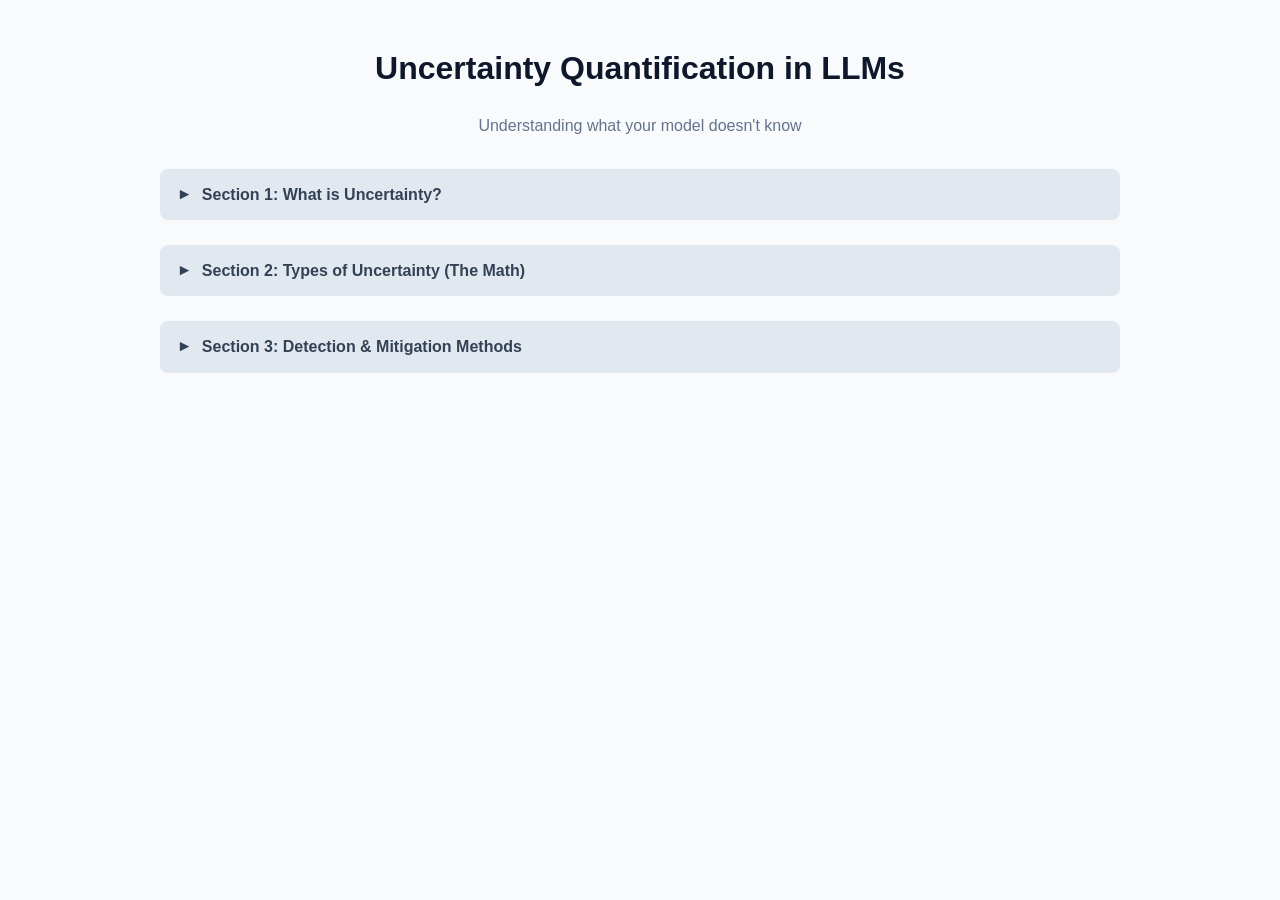
==== uncertainty_equations.html @ 15b9baee "initial version" ====
<!DOCTYPE html>
<html lang="en">
<head>
    <meta charset="UTF-8">
    <meta name="viewport" content="width=device-width, initial-scale=1.0">
    <title>Uncertainty Quantification in LLMs</title>
    <style>
        * {
            box-sizing: border-box;
        }
        
        body {
            font-family: 'Segoe UI', Tahoma, Geneva, Verdana, sans-serif;
            max-width: 1000px;
            margin: 0 auto;
            padding: 20px;
            background: #f8fafc;
            line-height: 1.7;
            color: #1e293b;
        }
        
        h1 {
            color: #0f172a;
            text-align: center;
            margin-bottom: 10px;
        }
        
        .subtitle {
            text-align: center;
            color: #64748b;
            margin-bottom: 30px;
        }
        
        h2 {
            color: #334155;
            margin-top: 35px;
            margin-bottom: 15px;
            font-size: 1.3em;
        }
        
        /* ============================================
           UNIQUE COLOR SYSTEM - ONE COLOR PER CONCEPT
           ============================================ */
        
        /* Core Variables */
        .c-var { color: #b45309; } /* Variance - Amber-700 */
        .c-y { color: #be185d; }   /* Output y - Pink-700 */
        .c-x { color: #0e7490; }   /* Input x - Cyan-700 */
        .c-theta { color: #047857; } /* Parameters θ - Emerald-700 */
        .c-D { color: #4d7c0f; }   /* Data D - Lime-700 */
        .c-p { color: #4338ca; }   /* Probability p - Indigo-700 */
        .c-E { color: #0f766e; }   /* Expectation E - Teal-700 */
        .c-H { color: #be123c; }   /* Entropy H - Rose-700 */
        .c-I { color: #6d28d9; }   /* Mutual Info I - Violet-700 */
        
        /* FOUR distinct Epistemic/Aleatoric colors */
        .c-epistemic-var { color: #1d4ed8; }      /* Epistemic (Variance) - Blue-700 */
        .c-aleatoric-var { color: #c2410c; }      /* Aleatoric (Variance) - Orange-700 */
        .c-epistemic-info { color: #7c3aed; }     /* Epistemic (Info Theory) - Violet-600 */
        .c-aleatoric-info { color: #dc2626; }     /* Aleatoric (Info Theory) - Red-600 */
        
        /* Total Uncertainty */
        .c-total { color: #6b21a8; }              /* Total - Purple-700 */
        
        /* Clickable term styling */
        .term {
            cursor: pointer;
            font-weight: 600;
            padding: 1px 4px;
            border-radius: 3px;
            transition: background-color 0.2s, box-shadow 0.2s;
        }
        
        .term:hover {
            background-color: rgba(0, 0, 0, 0.06);
            box-shadow: 0 0 0 2px rgba(0, 0, 0, 0.08);
        }
        
        /* Equation display in popups */
        .popup-equation {
            background: #f8fafc;
            border: 1px solid #e2e8f0;
            border-radius: 8px;
            padding: 16px 20px;
            font-size: 20px;
            text-align: center;
            margin-bottom: 4px;
        }
        
        /* Equation container */
        .equation-box {
            background: white;
            border-radius: 12px;
            padding: 25px;
            margin: 20px 0;
            box-shadow: 0 1px 3px rgba(0,0,0,0.1);
            text-align: center;
        }
        
        .equation {
            font-size: 22px;
            display: inline-flex;
            flex-wrap: wrap;
            align-items: center;
            justify-content: center;
            gap: 8px;
            line-height: 2;
        }
        
        .eq-part {
            display: inline-flex;
            align-items: center;
            white-space: nowrap;
        }
        
        .eq-symbol {
            font-size: 24px;
            margin: 0 8px;
            color: #64748b;
        }
        
        /* Epistemic/Aleatoric clickable labels */
        .eq-label {
            display: flex;
            flex-direction: column;
            align-items: center;
            cursor: pointer;
            padding: 5px 10px;
            border-radius: 6px;
            transition: background-color 0.2s;
        }
        
        .eq-label:hover {
            background-color: rgba(0, 0, 0, 0.04);
        }
        
        .eq-label-arrow {
            font-size: 12px;
            margin-top: 4px;
        }
        
        .eq-label-text {
            font-size: 13px;
            font-weight: 600;
        }
        
        /* Underline for equation parts */
        .eq-underline-blue {
            border-bottom: 3px solid #1d4ed8;
            padding-bottom: 3px;
        }
        
        .eq-underline-orange {
            border-bottom: 3px solid #c2410c;
            padding-bottom: 3px;
        }
        
        .eq-underline-violet {
            border-bottom: 3px solid #7c3aed;
            padding-bottom: 3px;
        }
        
        .eq-underline-red {
            border-bottom: 3px solid #dc2626;
            padding-bottom: 3px;
        }
        
        /* Equation explanation sentence */
        .eq-explain {
            margin-top: 20px;
            font-size: 15px;
            color: #475569;
            padding: 12px 16px;
            background: #f8fafc;
            border-radius: 8px;
            text-align: left;
        }
        
        /* Quick reference grid */
        .term-grid {
            display: flex;
            flex-wrap: wrap;
            gap: 10px;
            justify-content: center;
            margin: 20px 0;
        }
        
        .term-chip {
            padding: 8px 16px;
            background: white;
            border-radius: 20px;
            box-shadow: 0 1px 2px rgba(0,0,0,0.08);
            cursor: pointer;
            font-weight: 600;
            font-size: 14px;
            transition: transform 0.2s, box-shadow 0.2s;
        }
        
        .term-chip:hover {
            transform: translateY(-2px);
            box-shadow: 0 4px 8px rgba(0,0,0,0.12);
        }
        
        /* Insights section */
        .insight-box {
            background: white;
            border-radius: 10px;
            padding: 16px 20px;
            margin: 12px 0;
            box-shadow: 0 1px 3px rgba(0,0,0,0.08);
        }
        
        .insight-title {
            font-weight: 600;
            margin-bottom: 8px;
            color: #334155;
        }
        
        /* ============================================
           MODAL POPUP SYSTEM
           ============================================ */
        .modal-overlay {
            display: none;
            position: fixed;
            top: 0;
            left: 0;
            width: 100%;
            height: 100%;
            background: rgba(0, 0, 0, 0.5);
            z-index: 1000;
            justify-content: center;
            align-items: center;
            padding: 20px;
        }
        
        .modal-overlay.active {
            display: flex;
        }
        
        .modal {
            background: white;
            border-radius: 12px;
            max-width: 600px;
            width: 100%;
            max-height: 80vh;
            overflow-y: auto;
            box-shadow: 0 25px 50px rgba(0, 0, 0, 0.25);
            animation: modalSlide 0.2s ease-out;
        }
        
        @keyframes modalSlide {
            from {
                opacity: 0;
                transform: translateY(-20px);
            }
            to {
                opacity: 1;
                transform: translateY(0);
            }
        }
        
        .modal-header {
            padding: 20px 24px;
            border-bottom: 1px solid #e2e8f0;
            display: flex;
            justify-content: space-between;
            align-items: center;
            position: sticky;
            top: 0;
            background: white;
            border-radius: 12px 12px 0 0;
        }
        
        .modal-title {
            font-size: 20px;
            font-weight: 700;
            margin: 0;
        }
        
        .modal-close {
            background: none;
            border: none;
            font-size: 24px;
            cursor: pointer;
            color: #64748b;
            padding: 4px 8px;
            border-radius: 4px;
        }
        
        .modal-close:hover {
            background: #f1f5f9;
        }
        
        .modal-body {
            padding: 24px;
        }
        
        .modal-section {
            margin-bottom: 20px;
        }
        
        .modal-section:last-child {
            margin-bottom: 0;
        }
        
        .modal-section-title {
            font-size: 13px;
            font-weight: 600;
            color: #64748b;
            text-transform: uppercase;
            letter-spacing: 0.5px;
            margin-bottom: 8px;
            display: flex;
            align-items: center;
            gap: 6px;
        }
        
        .modal-section-content {
            color: #334155;
            line-height: 1.7;
        }
        
        .modal-example {
            background: #fffbeb;
            border-left: 3px solid #f59e0b;
            padding: 12px 16px;
            border-radius: 0 6px 6px 0;
            margin-top: 8px;
        }
        
        .modal-formula {
            background: #f1f5f9;
            padding: 12px 16px;
            border-radius: 6px;
            font-family: 'Courier New', monospace;
            margin-top: 8px;
        }
        
        /* Comparison table in popups */
        .modal-table {
            width: 100%;
            border-collapse: collapse;
            margin-top: 10px;
            font-size: 14px;
        }
        
        .modal-table th, .modal-table td {
            padding: 10px 12px;
            text-align: left;
            border-bottom: 1px solid #e2e8f0;
        }
        
        .modal-table th {
            background: #f8fafc;
            font-weight: 600;
            color: #475569;
        }
        
        /* ============================================
           COLLAPSIBLE SECTIONS (for PPT reveal)
           ============================================ */
        .section-container {
            margin: 25px 0;
        }
        
        .section-header {
            cursor: pointer;
            display: flex;
            align-items: center;
            gap: 10px;
            padding: 12px 16px;
            background: #e2e8f0;
            border-radius: 8px;
            font-weight: 600;
            color: #334155;
            transition: background-color 0.2s;
        }
        
        .section-header:hover {
            background: #cbd5e1;
        }
        
        .section-header .toggle-icon {
            transition: transform 0.2s;
        }
        
        .section-container.collapsed .section-header .toggle-icon {
            transform: rotate(-90deg);
        }
        
        .section-content {
            padding: 16px 0;
        }
        
        .section-container.collapsed .section-content {
            display: none;
        }
        
        /* QA Style boxes - collapsible */
        .qa-item {
            background: white;
            border-radius: 10px;
            margin: 12px 0;
            box-shadow: 0 1px 3px rgba(0,0,0,0.08);
            overflow: hidden;
        }
        
        .qa-header {
            padding: 16px 20px;
            cursor: pointer;
            display: flex;
            align-items: center;
            gap: 10px;
            font-weight: 600;
            color: #4338ca;
            transition: background-color 0.2s;
        }
        
        .qa-header:hover {
            background: #f1f5f9;
        }
        
        .qa-header .qa-toggle {
            transition: transform 0.2s;
        }
        
        .qa-item.collapsed .qa-header .qa-toggle {
            transform: rotate(-90deg);
        }
        
        .qa-content {
            padding: 0 20px 16px 20px;
            color: #334155;
            line-height: 1.7;
        }
        
        .qa-item.collapsed .qa-content {
            display: none;
        }
        
        /* Legacy qa-box (non-collapsible fallback) */
        .qa-box {
            background: white;
            border-radius: 10px;
            padding: 16px 20px;
            margin: 12px 0;
            box-shadow: 0 1px 3px rgba(0,0,0,0.08);
        }
        
        .qa-question {
            font-weight: 600;
            color: #4338ca;
            margin-bottom: 8px;
        }
        
        .qa-answer {
            color: #334155;
            line-height: 1.7;
        }
        
        /* Uncertainty table */
        .uncertainty-table {
            width: 100%;
            border-collapse: collapse;
            margin: 16px 0;
            background: white;
            border-radius: 8px;
            overflow: hidden;
            box-shadow: 0 1px 3px rgba(0,0,0,0.08);
        }
        
        .uncertainty-table th, .uncertainty-table td {
            padding: 12px 16px;
            text-align: left;
            border-bottom: 1px solid #e2e8f0;
        }
        
        .uncertainty-table th {
            background: #f1f5f9;
            font-weight: 600;
            color: #475569;
        }
        
        .uncertainty-table tr:last-child td {
            border-bottom: none;
        }
        
        /* Entropy image styling */
        .entropy-image {
            max-width: 100%;
            border-radius: 8px;
            box-shadow: 0 2px 8px rgba(0,0,0,0.1);
            margin: 16px 0;
        }
    </style>
</head>
<body>
    <h1>Uncertainty Quantification in LLMs</h1>
    <p class="subtitle">Understanding what your model doesn't know</p>
    
    <!-- ============================================
         SECTION 1: WHAT IS UNCERTAINTY
         ============================================ -->
    <div class="section-container collapsed" id="section-intro">
        <div class="section-header" onclick="toggleSection('section-intro')">
            <span class="toggle-icon">▼</span>
            <span>Section 1: What is Uncertainty?</span>
        </div>
        <div class="section-content">
            <div class="qa-item collapsed" id="qa1">
                <div class="qa-header" onclick="toggleQA('qa1')">
                    <span class="qa-toggle">▼</span>
                    <span>Q: What exactly is Uncertainty?</span>
                </div>
                <div class="qa-content">
                    The amount of "I don't know which outcome will happen" that remains <em>even after</em> you've used all the information you have.<br><br>
                    <strong>It's NOT:</strong> confusion, error, or randomness<br>
                    <strong>It IS:</strong> <em>residual doubt</em> after reasoning
                </div>
            </div>
            
            <div class="qa-item collapsed" id="qa2">
                <div class="qa-header" onclick="toggleQA('qa2')">
                    <span class="qa-toggle">▼</span>
                    <span>Q: Can you give me something intuitive?</span>
                </div>
                <div class="qa-content">
                    <table class="uncertainty-table">
                        <tr><th>Situation</th><th>Our Internal Uncertainty</th></tr>
                        <tr><td>"The sun will rise tomorrow"</td><td>Almost zero</td></tr>
                        <tr><td>"Will it rain tomorrow?"</td><td>Moderate</td></tr>
                        <tr><td>"Who will win a coin toss?"</td><td>High</td></tr>
                        <tr><td>"What did Bheem eat for lunch on March 12, 45 BC?"</td><td>Extremely high</td></tr>
                    </table>
                </div>
            </div>
            
            <div class="qa-item collapsed" id="qa3">
                <div class="qa-header" onclick="toggleQA('qa3')">
                    <span class="qa-toggle">▼</span>
                    <span>Q: How do we measure uncertainty?</span>
                </div>
                <div class="qa-content">
                    <strong>1. Probability:</strong> "I think there's a 70% chance..." → A spread/distribution over outcomes<br><br>
                    <strong>2. Confidence/doubt:</strong> "I'm not very confident..." → Instability in your belief<br><br>
                    <strong>3. Variability across answers:</strong> Model says "Pink" → "No, coral" → "Actually red" → Inconsistency across responses
                </div>
            </div>
            
            <div class="qa-item collapsed" id="qa4">
                <div class="qa-header" onclick="toggleQA('qa4')">
                    <span class="qa-toggle">▼</span>
                    <span>Q: And the scientific measurement?</span>
                </div>
                <div class="qa-content">
                    <strong>ENTROPY:</strong> The expected (average) surprise per token in LLMs. Measures how spread-out or unpredictable a probability distribution is.<br><br>
                    <img src="images/entropy_graph_type.png" alt="Entropy visualization" class="entropy-image">
                    <br>
                    • <strong>Sharp distribution</strong> (peaked, concentrated) → Low entropy → Very certain<br>
                    • <strong>Spread out distribution</strong> (flat) → High entropy → High uncertainty
                </div>
            </div>
            
            <div class="qa-item collapsed" id="qa5">
                <div class="qa-header" onclick="toggleQA('qa5')">
                    <span class="qa-toggle">▼</span>
                    <span>Q: So where does this uncertainty come from?</span>
                </div>
                <div class="qa-content">
                    Total uncertainty splits into two sources:<br><br>
                    <strong>1. Aleatoric (from the world):</strong> Input ambiguity, inherent noise in the task<br>
                    → <em>Irreducible</em> — can't fix even with infinite data<br><br>
                    <strong>2. Epistemic (from the model):</strong> Knowledge gaps, model blind spots<br>
                    → <em>Reducible</em> — can fix with more training data, RAG, fine-tuning
                </div>
            </div>
            
            <table class="uncertainty-table">
                <tr>
                    <th>Type</th>
                    <th>Source</th>
                    <th>Nature</th>
                    <th>Fix?</th>
                </tr>
                <tr>
                    <td><strong>Aleatoric</strong></td>
                    <td>Data ambiguity, linguistic variety</td>
                    <td>Irreducible</td>
                    <td>Clarify input, add constraints</td>
                </tr>
                <tr>
                    <td><strong>Epistemic</strong></td>
                    <td>Knowledge gaps, model blind spots</td>
                    <td>Reducible</td>
                    <td>RAG, fine-tuning, ensembling</td>
                </tr>
            </table>
        </div>
    </div>

    <!-- ============================================
         SECTION 2: TYPES (The Equations)
         ============================================ -->
    <div class="section-container collapsed" id="section-types">
        <div class="section-header" onclick="toggleSection('section-types')">
            <span class="toggle-icon">▼</span>
            <span>Section 2: Types of Uncertainty (The Math)</span>
        </div>
        <div class="section-content">
    
    <!-- ============================================
         EQUATION 1: VARIANCE DECOMPOSITION
         ============================================ -->
    <section>
        <h2>Equation 1: Variance Decomposition (Law of Total Variance)</h2>
        
        <div class="equation-box">
            <div class="equation">
                <span class="eq-part">
                    <span class="term c-total" data-popup="total-uncertainty">Total Uncertainty</span>
                </span>
                
                <span class="eq-symbol">=</span>
                
                <div class="eq-label" data-popup="epistemic-var">
                    <span class="eq-part eq-underline-blue">
                        <span class="term c-var" data-popup="variance">Var</span><sub><span class="term c-p" data-popup="posterior">p</span>(<span class="term c-theta" data-popup="theta">θ</span>|<span class="term c-D" data-popup="data">D</span>)</sub>[<span class="term c-E" data-popup="expectation">E</span>(<span class="term c-y" data-popup="output">y</span>|<span class="term c-x" data-popup="input">x</span>, <span class="term c-theta" data-popup="theta">θ</span>)]
                    </span>
                    <span class="eq-label-arrow c-epistemic-var">↑</span>
                    <span class="eq-label-text c-epistemic-var">Epistemic</span>
                </div>
                
                <span class="eq-symbol">+</span>
                
                <div class="eq-label" data-popup="aleatoric-var">
                    <span class="eq-part eq-underline-orange">
                        <span class="term c-E" data-popup="expectation">E</span><sub><span class="term c-p" data-popup="posterior">p</span>(<span class="term c-theta" data-popup="theta">θ</span>|<span class="term c-D" data-popup="data">D</span>)</sub>[<span class="term c-var" data-popup="variance">Var</span>(<span class="term c-y" data-popup="output">y</span>|<span class="term c-x" data-popup="input">x</span>, <span class="term c-theta" data-popup="theta">θ</span>)]
                    </span>
                    <span class="eq-label-arrow c-aleatoric-var">↑</span>
                    <span class="eq-label-text c-aleatoric-var">Aleatoric</span>
                </div>
            </div>
            
            <div class="eq-explain">
                <strong>In plain English:</strong> 
                <span class="term c-total" data-popup="total-uncertainty">Total Uncertainty</span> = 
                how much different model versions <em>disagree</em> on the average prediction 
                (<span class="term c-epistemic-var" data-popup="epistemic-var">Epistemic</span>) + 
                the average <em>spread</em> each model has within its own predictions 
                (<span class="term c-aleatoric-var" data-popup="aleatoric-var">Aleatoric</span>).
            </div>
        </div>
    </section>
    
    <!-- ============================================
         EQUATION 2: INFORMATION-THEORETIC
         ============================================ -->
    <section>
        <h2>Equation 2: Information-Theoretic Decomposition</h2>
        
        <div class="equation-box">
            <div class="equation">
                <span class="eq-part">
                    <span class="term c-H" data-popup="entropy">H</span>
                    <span style="color: #64748b; margin-left: 4px;">(Total)</span>
                </span>
                
                <span class="eq-symbol">=</span>
                
                <div class="eq-label" data-popup="epistemic-info">
                    <span class="eq-part eq-underline-violet">
                        <span class="term c-I" data-popup="mutual-info">I</span>(<span class="term c-y" data-popup="output">y</span>, <span class="term c-theta" data-popup="theta">θ</span> | <span class="term c-x" data-popup="input">x</span>, <span class="term c-D" data-popup="data">D</span>)
                    </span>
                    <span class="eq-label-arrow c-epistemic-info">↑</span>
                    <span class="eq-label-text c-epistemic-info">Epistemic</span>
                </div>
                
                <span class="eq-symbol">+</span>
                
                <div class="eq-label" data-popup="aleatoric-info">
                    <span class="eq-part eq-underline-red">
                        <span class="term c-E" data-popup="expectation">E</span><sub><span class="term c-p" data-popup="posterior">p</span>(<span class="term c-theta" data-popup="theta">θ</span>|<span class="term c-D" data-popup="data">D</span>)</sub>[<span class="term c-H" data-popup="entropy">H</span>(<span class="term c-p" data-popup="posterior">p</span>(<span class="term c-y" data-popup="output">y</span>|<span class="term c-x" data-popup="input">x</span>, <span class="term c-theta" data-popup="theta">θ</span>))]
                    </span>
                    <span class="eq-label-arrow c-aleatoric-info">↑</span>
                    <span class="eq-label-text c-aleatoric-info">Aleatoric</span>
                </div>
            </div>
            
            <div class="eq-explain">
                <strong>In plain English:</strong> 
                <span class="term c-H" data-popup="entropy">Total Entropy</span> = 
                how much knowing the true model parameters would reduce uncertainty about the output 
                (<span class="term c-epistemic-info" data-popup="epistemic-info">Epistemic</span>) + 
                the average entropy of each model's token distribution 
                (<span class="term c-aleatoric-info" data-popup="aleatoric-info">Aleatoric</span>).
            </div>
        </div>
    </section>
    
    <!-- ============================================
         KEY INSIGHTS
         ============================================ -->
    <section>
        <h2>When to Use Which Equation?</h2>
        <div class="insight-box">
            <div class="insight-title">Variance Decomposition</div>
            <p>Best for regression tasks or when you care about continuous outputs (e.g., perplexity scores, confidence scores).</p>
        </div>
        <div class="insight-box">
            <div class="insight-title">Entropy Decomposition</div>
            <p>Best for classification/generation tasks with discrete tokens. More common in LLM analysis since we predict discrete tokens.</p>
        </div>
    </section>
        </div> <!-- Close Section 2 content -->
    </div> <!-- Close Section 2 container -->

    <!-- ============================================
         SECTION 3: DETECTION & MITIGATION
         ============================================ -->
    <div class="section-container collapsed" id="section-methods">
        <div class="section-header" onclick="toggleSection('section-methods')">
            <span class="toggle-icon">▼</span>
            <span>Section 3: Detection & Mitigation Methods</span>
        </div>
        <div class="section-content">
            <div class="qa-item collapsed" id="qa6">
                <div class="qa-header" onclick="toggleQA('qa6')">
                    <span class="qa-toggle">▼</span>
                    <span>Q: Core Idea: How do we detect uncertainty?</span>
                </div>
                <div class="qa-content">
                    We usually try to detect or minimize <span class="term c-epistemic-var" data-popup="epistemic-var">Epistemic uncertainty</span> at inference time because <span class="term c-aleatoric-var" data-popup="aleatoric-var">aleatoric</span> is related to system/input ambiguity.<br><br>
                    The core approaches:<br>
                    <strong>1. Token-level:</strong> Looking at logit spread and verbalized confidence (P(True))<br>
                    <strong>2. Model-level:</strong> Fine-tuning, RAG, ensembling<br>
                    <strong>3. Multi-generation:</strong> If model has knowledge, it gives consistent answers regardless of how you ask
                </div>
            </div>
            
            <table class="uncertainty-table">
                <tr>
                    <th>Scenario</th>
                    <th>Primary Target</th>
                    <th>Mechanism</th>
                    <th>Key Insight</th>
                </tr>
                <tr>
                    <td><strong>Varying Decoding</strong><br>(temp, top-k, top-p)</td>
                    <td>Both</td>
                    <td>Stochastic sampling of semantic clusters</td>
                    <td>Semantic Entropy: High entropy over meanings reveals gaps</td>
                </tr>
                <tr>
                    <td><strong>Rephrased Prompts</strong></td>
                    <td>Aleatoric (minimize)</td>
                    <td>Clarification & perturbation</td>
                    <td>BayesPE: Sensitivity to phrasing reveals instability</td>
                </tr>
                <tr>
                    <td><strong>N Models (Ensemble)</strong></td>
                    <td>Epistemic (detect)</td>
                    <td>Inter-model disagreement</td>
                    <td>"Gold Standard" — disagreement isolates knowledge gaps</td>
                </tr>
                <tr>
                    <td><strong>Adding Context (RAG)</strong></td>
                    <td>Epistemic (minimize)</td>
                    <td>Parametric vs non-parametric grounding</td>
                    <td>Context fills knowledge gaps; residual = Aleatoric</td>
                </tr>
                <tr>
                    <td><strong>Token Probabilities</strong></td>
                    <td>Aleatoric (detect)</td>
                    <td>White-box log-likelihoods</td>
                    <td>P(True) / Min-Prob for OOD detection</td>
                </tr>
                <tr>
                    <td><strong>Verbalized Confidence</strong></td>
                    <td>Epistemic (attempt)</td>
                    <td>Metacognitive prompting</td>
                    <td>Prone to human-mimicry; needs CoT for calibration</td>
                </tr>
                <tr>
                    <td><strong>Sycophancy Test</strong></td>
                    <td>Epistemic (detect)</td>
                    <td>Adversarial steering/hints</td>
                    <td>High susceptibility = lack of epistemic conviction</td>
                </tr>
            </table>
            
            <div class="insight-box">
                <div class="insight-title">⚠️ Important Note</div>
                <p>There's debate on what reduces Aleatoric vs Epistemic. For example:<br><br>
                • <strong>Adding context:</strong> Changes input (Aleatoric?) OR fills knowledge gaps (Epistemic?)<br>
                • <strong>Sampling techniques:</strong> Don't change weights but reshape uncertainty exposure</p>
            </div>
        </div>
    </div>
    
    <!-- ============================================
         MODAL POPUP (single, dynamically populated)
         ============================================ -->
    <div class="modal-overlay" id="modal-overlay">
        <div class="modal" id="modal">
            <div class="modal-header">
                <h3 class="modal-title" id="modal-title">Term</h3>
                <button class="modal-close" id="modal-close">&times;</button>
            </div>
            <div class="modal-body" id="modal-body">
                <!-- Content injected by JavaScript -->
            </div>
        </div>
    </div>
    
    <script>
        // ============================================
        // POPUP CONTENT DATABASE
        // ============================================
        const popupData = {
            // ----- Core Variables -----
            "variance": {
                title: "Var — Variance",
                color: "#b45309",
                sections: [
                    {
                        icon: "💡",
                        title: "Intuitive Definition",
                        content: `How spread out the <span class="term c-y" data-popup="output">predictions</span> are. If all <span class="term c-theta" data-popup="theta">model versions</span> give similar answers, <span class="term c-var" data-popup="variance">variance</span> is low. If they're all over the place, <span class="term c-var" data-popup="variance">variance</span> is high.`
                    },
                    {
                        icon: "➖",
                        title: "OR",
                        content: `<div style="text-align: center; color: #94a3b8; font-size: 14px;">━━━━━━ Scientific Definition ━━━━━━</div>`
                    },
                    {
                        icon: "📐",
                        title: "Scientific Definition",
                        content: `<span class="term c-var" data-popup="variance">Var</span>(<span class="term c-x" data-popup="input">X</span>) = <span class="term c-E" data-popup="expectation">E</span>[(<span class="term c-x" data-popup="input">X</span> - μ)²] — the <span class="term c-E" data-popup="expectation">expected</span> squared deviation from the mean.`,
                        formula: `<span class="term c-var" data-popup="variance">Var</span>(<span class="term c-x" data-popup="input">X</span>) = <span class="term c-E" data-popup="expectation">E</span>[<span class="term c-x" data-popup="input">X</span>²] − <span class="term c-E" data-popup="expectation">E</span>[<span class="term c-x" data-popup="input">X</span>]²`
                    },
                    {
                        icon: "🤖",
                        title: "In LLMs",
                        content: `<span class="term c-var" data-popup="variance">Variance</span> of what? <strong><span class="term c-y" data-popup="output">Token</span> <span class="term c-p" data-popup="posterior">probabilities</span></strong>. If you sample 10 different <span class="term c-theta" data-popup="theta">model checkpoints</span> and ask them to predict the next <span class="term c-y" data-popup="output">token</span> after 'The capital of France is', <span class="term c-var" data-popup="variance">variance</span> measures how much their <span class="term c-p" data-popup="posterior">probability</span> for 'Paris' differs (e.g., 0.82, 0.91, 0.76, 0.88...).`
                    },
                    {
                        icon: "📝",
                        title: "Example",
                        content: `<span class="term c-x" data-popup="input">Prompt</span>: 'The CEO of Apple is'<br><br><span class="term c-theta" data-popup="theta">Model</span> predicts: {Tim: 0.85, Cook: 0.82, Steve: 0.05, ...}<br><br>If 5 <span class="term c-theta" data-popup="theta">model checkpoints</span> give <span class="term c-p" data-popup="posterior">probabilities</span> for 'Tim': [0.82, 0.88, 0.79, 0.91, 0.85], the <span class="term c-var" data-popup="variance">variance</span> is ~0.0018. Low <span class="term c-var" data-popup="variance">variance</span> = consistent <span class="term c-y" data-popup="output">predictions</span>.`,
                        isExample: true
                    }
                ]
            },
            
            "output": {
                title: "y — Output",
                color: "#be185d",
                sections: [
                    {
                        icon: "💡",
                        title: "Intuitive Definition",
                        content: `The thing the <span class="term c-theta" data-popup="theta">model</span> produces — what we're trying to predict.`
                    },
                    {
                        icon: "➖",
                        title: "OR",
                        content: `<div style="text-align: center; color: #94a3b8; font-size: 14px;">━━━━━━ Scientific Definition ━━━━━━</div>`
                    },
                    {
                        icon: "📐",
                        title: "Scientific Definition",
                        content: `The target random variable. In supervised learning, it's the label. In generation, it's the <span class="term c-y" data-popup="output">output</span> sequence.`
                    },
                    {
                        icon: "🤖",
                        title: "In LLMs",
                        content: `<span class="term c-y" data-popup="output">y</span> is the <strong>next token</strong> (or full completion). It's not just a single word — it's a <span class="term c-p" data-popup="posterior">probability distribution</span> over the entire vocabulary. Shape: [vocab_size] ≈ [50,000+] <span class="term c-p" data-popup="posterior">probabilities</span> summing to 1.`
                    },
                    {
                        icon: "📝",
                        title: "Example",
                        content: `<span class="term c-x" data-popup="input">Prompt</span>: 'Hello, how are'<br><br><span class="term c-y" data-popup="output">y</span> = <span class="term c-p" data-popup="posterior">distribution</span> over all possible next tokens:<br>{you: 0.72, things: 0.08, we: 0.03, the: 0.02, ...}<br><br>The actual token chosen depends on sampling (greedy, top-k, etc.)`,
                        isExample: true
                    }
                ]
            },
            
            "input": {
                title: "x — Input",
                color: "#0e7490",
                sections: [
                    {
                        icon: "💡",
                        title: "Intuitive Definition",
                        content: `What the <span class="term c-theta" data-popup="theta">model</span> sees before making a <span class="term c-y" data-popup="output">prediction</span> — the context, the question, the prompt.`
                    },
                    {
                        icon: "➖",
                        title: "OR",
                        content: `<div style="text-align: center; color: #94a3b8; font-size: 14px;">━━━━━━ Scientific Definition ━━━━━━</div>`
                    },
                    {
                        icon: "📐",
                        title: "Scientific Definition",
                        content: `The conditioning variable. All <span class="term c-y" data-popup="output">predictions</span> are made conditional on <span class="term c-x" data-popup="input">x</span>: <span class="term c-p" data-popup="posterior">p</span>(<span class="term c-y" data-popup="output">y</span>|<span class="term c-x" data-popup="input">x</span>).`
                    },
                    {
                        icon: "🤖",
                        title: "In LLMs",
                        content: `<span class="term c-x" data-popup="input">x</span> is the <strong>prompt + conversation history</strong>. It's tokenized into a sequence of <span class="term c-y" data-popup="output">token</span> IDs that get embedded and processed through transformer layers. Everything before the <span class="term c-y" data-popup="output">token</span> you're predicting.`
                    },
                    {
                        icon: "📝",
                        title: "Example",
                        content: `For the <span class="term c-x" data-popup="input">prompt</span>: 'Translate to French: Good morning'<br><br><span class="term c-x" data-popup="input">x</span> = [Translate, to, French, :, Good, morning]<br><br>The <span class="term c-theta" data-popup="theta">model</span> predicts <span class="term c-y" data-popup="output">y</span> (next tokens) conditioned on this full sequence <span class="term c-x" data-popup="input">x</span>.`,
                        isExample: true
                    }
                ]
            },
            
            "theta": {
                title: "θ (theta) — Model Parameters",
                color: "#047857",
                sections: [
                    {
                        icon: "💡",
                        title: "Intuitive Definition",
                        content: `The 'brain' of the <span class="term c-theta" data-popup="theta">model</span> — all the learned weights that determine how it responds. Different <span class="term c-theta" data-popup="theta">θ</span> = different <span class="term c-theta" data-popup="theta">model</span>.`
                    },
                    {
                        icon: "➖",
                        title: "OR",
                        content: `<div style="text-align: center; color: #94a3b8; font-size: 14px;">━━━━━━ Scientific Definition ━━━━━━</div>`
                    },
                    {
                        icon: "📐",
                        title: "Scientific Definition",
                        content: `The set of all learnable <span class="term c-theta" data-popup="theta">parameters</span>. For neural networks: weights, biases, embeddings.`
                    },
                    {
                        icon: "🤖",
                        title: "In LLMs",
                        content: `<span class="term c-theta" data-popup="theta">θ</span> represents <strong>billions of <span class="term c-theta" data-popup="theta">parameters</span></strong>: embedding matrices, attention weights (Q, K, V projections), FFN weights, layer norms. For GPT-4: ~1.7T <span class="term c-theta" data-popup="theta">parameters</span>. For LLaMA-7B: 7 billion <span class="term c-theta" data-popup="theta">parameters</span>.`
                    },
                    {
                        icon: "📝",
                        title: "Example",
                        content: `LLaMA-7B has <span class="term c-theta" data-popup="theta">θ</span> with 7 billion floats stored in ~14GB (FP16).<br><br><span class="term c-theta" data-popup="theta">θ</span> includes:<br>• <span class="term c-y" data-popup="output">Token</span> embeddings: [vocab_size × hidden_dim]<br>• 32 transformer layers, each with attention + FFN weights<br>• Final classification head<br><br>Different checkpoints (epoch 1 vs epoch 10) have different <span class="term c-theta" data-popup="theta">θ</span> values.`,
                        isExample: true
                    }
                ]
            },
            
            "data": {
                title: "D — Training Data",
                color: "#4d7c0f",
                sections: [
                    {
                        icon: "💡",
                        title: "Intuitive Definition",
                        content: `Everything the <span class="term c-theta" data-popup="theta">model</span> has seen during training. The 'textbooks' it learned from.`
                    },
                    {
                        icon: "➖",
                        title: "OR",
                        content: `<div style="text-align: center; color: #94a3b8; font-size: 14px;">━━━━━━ Scientific Definition ━━━━━━</div>`
                    },
                    {
                        icon: "📐",
                        title: "Scientific Definition",
                        content: `The observed dataset: <span class="term c-D" data-popup="data">D</span> = {(<span class="term c-x" data-popup="input">x₁</span>, <span class="term c-y" data-popup="output">y₁</span>), (<span class="term c-x" data-popup="input">x₂</span>, <span class="term c-y" data-popup="output">y₂</span>), ... (<span class="term c-x" data-popup="input">xₙ</span>, <span class="term c-y" data-popup="output">yₙ</span>)}. Used to estimate <span class="term c-theta" data-popup="theta">θ</span>.`
                    },
                    {
                        icon: "🤖",
                        title: "In LLMs",
                        content: `<span class="term c-D" data-popup="data">D</span> is the <strong>pretraining corpus</strong>: web pages (Common Crawl), books, Wikipedia, GitHub code, etc. For GPT-3: ~500B <span class="term c-y" data-popup="output">tokens</span>. The coverage and quality of <span class="term c-D" data-popup="data">D</span> determines what the <span class="term c-theta" data-popup="theta">model</span> 'knows'.`
                    },
                    {
                        icon: "📝",
                        title: "Example",
                        content: `LLaMA <span class="term c-D" data-popup="data">training data</span>:<br>• Common Crawl: 67%<br>• C4: 15%<br>• GitHub: 4.5%<br>• Wikipedia: 4.5%<br>• Books: 4.5%<br>• ArXiv: 2.5%<br>• StackExchange: 2%<br><br><span class="term c-D" data-popup="data">D</span> totaled 1.4T <span class="term c-y" data-popup="output">tokens</span> for LLaMA-65B.`,
                        isExample: true
                    }
                ]
            },
            
            "posterior": {
                title: "p(θ|D) — Posterior Distribution",
                color: "#4338ca",
                sections: [
                    {
                        icon: "💡",
                        title: "Intuitive Definition",
                        content: `Given the <span class="term c-D" data-popup="data">training data</span>, what are all the 'plausible' sets of <span class="term c-theta" data-popup="theta">model weights</span>? It's not just one <span class="term c-theta" data-popup="theta">θ</span>, but a <span class="term c-p" data-popup="posterior">distribution</span> over many possible <span class="term c-theta" data-popup="theta">θ</span> values.`
                    },
                    {
                        icon: "➖",
                        title: "OR",
                        content: `<div style="text-align: center; color: #94a3b8; font-size: 14px;">━━━━━━ Scientific Definition ━━━━━━</div>`
                    },
                    {
                        icon: "📐",
                        title: "Scientific Definition",
                        content: `The Bayesian posterior: <span class="term c-p" data-popup="posterior">p</span>(<span class="term c-theta" data-popup="theta">θ</span>|<span class="term c-D" data-popup="data">D</span>) ∝ <span class="term c-p" data-popup="posterior">p</span>(<span class="term c-D" data-popup="data">D</span>|<span class="term c-theta" data-popup="theta">θ</span>)<span class="term c-p" data-popup="posterior">p</span>(<span class="term c-theta" data-popup="theta">θ</span>). Combines prior beliefs with <span class="term c-D" data-popup="data">data</span> likelihood.`,
                        formula: `<span class="term c-p" data-popup="posterior">p</span>(<span class="term c-theta" data-popup="theta">θ</span>|<span class="term c-D" data-popup="data">D</span>) = <span class="term c-p" data-popup="posterior">p</span>(<span class="term c-D" data-popup="data">D</span>|<span class="term c-theta" data-popup="theta">θ</span>)<span class="term c-p" data-popup="posterior">p</span>(<span class="term c-theta" data-popup="theta">θ</span>) / <span class="term c-p" data-popup="posterior">p</span>(<span class="term c-D" data-popup="data">D</span>)`
                    },
                    {
                        icon: "🤖",
                        title: "In LLMs",
                        content: `In practice, we can't compute exact <span class="term c-p" data-popup="posterior">posteriors</span> for LLMs (too many <span class="term c-theta" data-popup="theta">parameters</span>). We approximate via:<br>• <strong>Ensembles</strong>: Train N <span class="term c-theta" data-popup="theta">models</span>, each represents a 'sample' from <span class="term c-p" data-popup="posterior">p</span>(<span class="term c-theta" data-popup="theta">θ</span>|<span class="term c-D" data-popup="data">D</span>)<br>• <strong>MC Dropout</strong>: Different dropout masks = different effective <span class="term c-theta" data-popup="theta">θ</span><br>• <strong>Different checkpoints</strong>: Same training, different epochs`
                    },
                    {
                        icon: "📝",
                        title: "Example",
                        content: `You train 5 LLaMA-7B <span class="term c-theta" data-popup="theta">models</span> with different random seeds. Each gives a different <span class="term c-theta" data-popup="theta">θ</span>.<br><br>These 5 <span class="term c-theta" data-popup="theta">models</span> are 'samples' from <span class="term c-p" data-popup="posterior">p</span>(<span class="term c-theta" data-popup="theta">θ</span>|<span class="term c-D" data-popup="data">D</span>). When they disagree on a <span class="term c-y" data-popup="output">prediction</span>, that disagreement reveals <span class="term c-epistemic-var" data-popup="epistemic-var">epistemic uncertainty</span>.`,
                        isExample: true
                    }
                ]
            },
            
            "expectation": {
                title: "E — Expectation (Mean)",
                color: "#0f766e",
                sections: [
                    {
                        icon: "💡",
                        title: "Intuitive Definition",
                        content: `The <span class="term c-E" data-popup="expectation">average</span>. If you repeat something many times, <span class="term c-E" data-popup="expectation">E</span> gives you the typical/expected result.`
                    },
                    {
                        icon: "➖",
                        title: "OR",
                        content: `<div style="text-align: center; color: #94a3b8; font-size: 14px;">━━━━━━ Scientific Definition ━━━━━━</div>`
                    },
                    {
                        icon: "📐",
                        title: "Scientific Definition",
                        content: `<span class="term c-E" data-popup="expectation">E</span>[<span class="term c-x" data-popup="input">X</span>] = ∫ <span class="term c-x" data-popup="input">x</span>·<span class="term c-p" data-popup="posterior">p</span>(<span class="term c-x" data-popup="input">x</span>)dx for continuous, or Σ <span class="term c-x" data-popup="input">xᵢ</span>·<span class="term c-p" data-popup="posterior">p</span>(<span class="term c-x" data-popup="input">xᵢ</span>) for discrete.`,
                        formula: `<span class="term c-E" data-popup="expectation">E</span>[<span class="term c-x" data-popup="input">X</span>] = Σ <span class="term c-x" data-popup="input">xᵢ</span> · <span class="term c-p" data-popup="posterior">P</span>(<span class="term c-x" data-popup="input">xᵢ</span>)`
                    },
                    {
                        icon: "🤖",
                        title: "In LLMs",
                        content: `<span class="term c-E" data-popup="expectation">E</span> is used as: <strong>'<span class="term c-E" data-popup="expectation">average</span> over <span class="term c-theta" data-popup="theta">models</span>'</strong>.<br><br><span class="term c-E" data-popup="expectation">E</span>[<span class="term c-p" data-popup="posterior">p</span>(<span class="term c-theta" data-popup="theta">θ</span>|<span class="term c-D" data-popup="data">D</span>)][something] means: take many <span class="term c-theta" data-popup="theta">model</span> samples (different <span class="term c-theta" data-popup="theta">θ</span>), compute 'something' for each, then <span class="term c-E" data-popup="expectation">average</span>.`
                    },
                    {
                        icon: "📝",
                        title: "Example",
                        content: `5 <span class="term c-theta" data-popup="theta">models</span> predict <span class="term c-p" data-popup="posterior">P</span>('Paris') as: [0.82, 0.88, 0.79, 0.91, 0.85]<br><br><span class="term c-E" data-popup="expectation">E</span>[<span class="term c-p" data-popup="posterior">P</span>('Paris')] = (0.82+0.88+0.79+0.91+0.85)/5 = 0.85<br><br>This is the 'consensus' <span class="term c-p" data-popup="posterior">probability</span> across <span class="term c-theta" data-popup="theta">models</span>.`,
                        isExample: true
                    }
                ]
            },
            
            "entropy": {
                title: "H — Entropy",
                color: "#be123c",
                sections: [
                    {
                        icon: "💡",
                        title: "Intuitive Definition",
                        content: `How 'spread out' a <span class="term c-p" data-popup="posterior">probability distribution</span> is. Sharp peak = low <span class="term c-H" data-popup="entropy">entropy</span> (confident). Flat <span class="term c-p" data-popup="posterior">distribution</span> = high <span class="term c-H" data-popup="entropy">entropy</span> (uncertain).<br><br>Think of it as the <span class="term c-E" data-popup="expectation">expected</span> (<span class="term c-E" data-popup="expectation">average</span>) surprise per <span class="term c-y" data-popup="output">token</span> in LLMs.`
                    },
                    {
                        icon: "➖",
                        title: "OR",
                        content: `<div style="text-align: center; color: #94a3b8; font-size: 14px;">━━━━━━ Scientific Definition ━━━━━━</div>`
                    },
                    {
                        icon: "📐",
                        title: "Scientific Definition",
                        content: `<span class="term c-H" data-popup="entropy">H</span>(<span class="term c-p" data-popup="posterior">p</span>) = −Σ <span class="term c-p" data-popup="posterior">p</span>(<span class="term c-x" data-popup="input">x</span>)·log <span class="term c-p" data-popup="posterior">p</span>(<span class="term c-x" data-popup="input">x</span>). Measures <span class="term c-E" data-popup="expectation">expected</span> surprise/information content.`,
                        formula: `<span class="term c-H" data-popup="entropy">H</span> = −Σ <span class="term c-p" data-popup="posterior">p</span>(<span class="term c-x" data-popup="input">x</span>) log <span class="term c-p" data-popup="posterior">p</span>(<span class="term c-x" data-popup="input">x</span>)`
                    },
                    {
                        icon: "🤖",
                        title: "In LLMs",
                        content: `<span class="term c-H" data-popup="entropy">H</span> measures <strong><span class="term c-y" data-popup="output">token</span>-level confidence</strong>. For each next-<span class="term c-y" data-popup="output">token</span> <span class="term c-y" data-popup="output">prediction</span>, compute <span class="term c-H" data-popup="entropy">H</span> over the vocabulary <span class="term c-p" data-popup="posterior">distribution</span>.<br><br>Range: 0 (one <span class="term c-y" data-popup="output">token</span> has <span class="term c-p" data-popup="posterior">prob</span> 1) to log(vocab_size) ≈ 15 bits (uniform over 50k <span class="term c-y" data-popup="output">tokens</span>).`
                    },
                    {
                        icon: "📝",
                        title: "Example",
                        content: `<span class="term c-x" data-popup="input">Prompt</span>: 'The capital of France is'<br><span class="term c-p" data-popup="posterior">Distribution</span>: {Paris: 0.95, Lyon: 0.03, ...}<br><span class="term c-H" data-popup="entropy">H</span> ≈ 0.34 bits (very confident)<br><br><span class="term c-x" data-popup="input">Prompt</span>: 'I feel'<br><span class="term c-p" data-popup="posterior">Distribution</span>: {good: 0.15, bad: 0.12, happy: 0.10, ...}<br><span class="term c-H" data-popup="entropy">H</span> ≈ 4.2 bits (uncertain, many options)`,
                        isExample: true
                    }
                ]
            },
            
            "mutual-info": {
                title: "I — Mutual Information",
                color: "#6d28d9",
                sections: [
                    {
                        icon: "💡",
                        title: "Intuitive Definition",
                        content: `How much knowing one thing tells you about another. If <span class="term c-theta" data-popup="theta">model parameters θ</span> and <span class="term c-y" data-popup="output">output y</span> are highly linked, knowing <span class="term c-theta" data-popup="theta">θ</span> helps predict <span class="term c-y" data-popup="output">y</span>.`
                    },
                    {
                        icon: "➖",
                        title: "OR",
                        content: `<div style="text-align: center; color: #94a3b8; font-size: 14px;">━━━━━━ Scientific Definition ━━━━━━</div>`
                    },
                    {
                        icon: "📐",
                        title: "Scientific Definition",
                        content: `<span class="term c-I" data-popup="mutual-info">I</span>(<span class="term c-x" data-popup="input">X</span>;<span class="term c-y" data-popup="output">Y</span>) = <span class="term c-H" data-popup="entropy">H</span>(<span class="term c-x" data-popup="input">X</span>) − <span class="term c-H" data-popup="entropy">H</span>(<span class="term c-x" data-popup="input">X</span>|<span class="term c-y" data-popup="output">Y</span>) = <span class="term c-H" data-popup="entropy">H</span>(<span class="term c-y" data-popup="output">Y</span>) − <span class="term c-H" data-popup="entropy">H</span>(<span class="term c-y" data-popup="output">Y</span>|<span class="term c-x" data-popup="input">X</span>). The reduction in uncertainty about <span class="term c-x" data-popup="input">X</span> when you know <span class="term c-y" data-popup="output">Y</span>.`,
                        formula: `<span class="term c-I" data-popup="mutual-info">I</span>(<span class="term c-y" data-popup="output">y</span>; <span class="term c-theta" data-popup="theta">θ</span> | <span class="term c-x" data-popup="input">x</span>, <span class="term c-D" data-popup="data">D</span>) = <span class="term c-H" data-popup="entropy">H</span>(<span class="term c-y" data-popup="output">y</span>|<span class="term c-x" data-popup="input">x</span>,<span class="term c-D" data-popup="data">D</span>) − <span class="term c-E" data-popup="expectation">E</span>[<span class="term c-H" data-popup="entropy">H</span>(<span class="term c-y" data-popup="output">y</span>|<span class="term c-x" data-popup="input">x</span>,<span class="term c-theta" data-popup="theta">θ</span>)]`
                    },
                    {
                        icon: "🤖",
                        title: "In LLMs",
                        content: `<span class="term c-I" data-popup="mutual-info">I</span>(<span class="term c-y" data-popup="output">y</span>, <span class="term c-theta" data-popup="theta">θ</span> | <span class="term c-x" data-popup="input">x</span>, <span class="term c-D" data-popup="data">D</span>) measures <strong>how much the <span class="term c-y" data-popup="output">output</span> depends on which <span class="term c-theta" data-popup="theta">model</span> you use</strong>. High <span class="term c-I" data-popup="mutual-info">I</span> = different <span class="term c-theta" data-popup="theta">models</span> give very different answers = <span class="term c-theta" data-popup="theta">model</span> disagreement = <span class="term c-epistemic-info" data-popup="epistemic-info">epistemic uncertainty</span>.`
                    },
                    {
                        icon: "📝",
                        title: "Example",
                        content: `<span class="term c-x" data-popup="input">Prompt</span>: 'Who won the 2024 election?'<br><br><span class="term c-theta" data-popup="theta">Model 1</span> (trained early 2024): uncertain, flat <span class="term c-p" data-popup="posterior">distribution</span><br><span class="term c-theta" data-popup="theta">Model 2</span> (trained late 2024): confident answer<br><span class="term c-theta" data-popup="theta">Model 3</span>: different confident answer<br><br>High <span class="term c-I" data-popup="mutual-info">mutual information</span> — the answer heavily depends on which <span class="term c-theta" data-popup="theta">θ</span> you sampled.`,
                        isExample: true
                    }
                ]
            },
            
            // ----- Epistemic/Aleatoric (4 distinct) -----
            "epistemic-var": {
                title: "Epistemic Uncertainty (Variance Form)",
                color: "#1d4ed8",
                sections: [
                    {
                        icon: "🔢",
                        title: "The Equation",
                        content: `<div class="popup-equation">
                            <span class="term c-var" data-popup="variance">Var</span><sub><span class="term c-p" data-popup="posterior">p</span>(<span class="term c-theta" data-popup="theta">θ</span>|<span class="term c-D" data-popup="data">D</span>)</sub>[<span class="term c-E" data-popup="expectation">E</span>(<span class="term c-y" data-popup="output">y</span>|<span class="term c-x" data-popup="input">x</span>, <span class="term c-theta" data-popup="theta">θ</span>)]
                        </div>`
                    },
                    {
                        icon: "💡",
                        title: "Intuitive Definition",
                        content: `How much do different <span class="term c-theta" data-popup="theta">model versions</span> <em>disagree</em> on what the <span class="term c-E" data-popup="expectation">average</span> answer should be?<br><br>
                        Think of asking 5 different GPT checkpoints: "What's the capital of Atlantis?" If they each give a different confident answer (Model 1: "It's fictional", Model 2: "Unknown", Model 3: "Poseidonis"), that <span class="term c-var" data-popup="variance">disagreement</span> is epistemic uncertainty — the <span class="term c-theta" data-popup="theta">models</span> don't have reliable knowledge.`
                    },
                    {
                        icon: "➖",
                        title: "OR",
                        content: `<div style="text-align: center; color: #94a3b8; font-size: 14px;">━━━━━━ Scientific Definition ━━━━━━</div>`
                    },
                    {
                        icon: "📐",
                        title: "Scientific Definition",
                        content: `The <span class="term c-var" data-popup="variance">variance</span> (spread/disagreement) computed across the <span class="term c-p" data-popup="posterior">posterior distribution</span> over <span class="term c-theta" data-popup="theta">model parameters θ</span>, of the <span class="term c-E" data-popup="expectation">expected value</span> of <span class="term c-y" data-popup="output">output y</span> given <span class="term c-x" data-popup="input">input x</span> and a specific <span class="term c-theta" data-popup="theta">θ</span>.<br><br>
                        <strong>Key property:</strong> <em>Reducible</em> — can be decreased with more <span class="term c-D" data-popup="data">training data</span>, better architecture, or RAG.`
                    },
                    {
                        icon: "📝",
                        title: "LLM Example",
                        content: `<strong>Prompt:</strong> "What is the melting point of unobtainium?"<br><br>
                        <strong>5 <span class="term c-theta" data-popup="theta">model checkpoints</span> predict:</strong><br>
                        • Checkpoint 1: "1200°C"<br>
                        • Checkpoint 2: "Unknown element"<br>
                        • Checkpoint 3: "800°C"<br>
                        • Checkpoint 4: "It's fictional"<br>
                        • Checkpoint 5: "1450°C"<br><br>
                        <span class="term c-var" data-popup="variance">High variance</span> in their <span class="term c-E" data-popup="expectation">mean predictions</span> → High <span class="term c-epistemic-var" data-popup="epistemic-var">epistemic uncertainty</span>. None of the <span class="term c-theta" data-popup="theta">models</span> have reliable knowledge about this.`,
                        isExample: true
                    }
                ]
            },
            
            "aleatoric-var": {
                title: "Aleatoric Uncertainty (Variance Form)",
                color: "#c2410c",
                sections: [
                    {
                        icon: "🔢",
                        title: "The Equation",
                        content: `<div class="popup-equation">
                            <span class="term c-E" data-popup="expectation">E</span><sub><span class="term c-p" data-popup="posterior">p</span>(<span class="term c-theta" data-popup="theta">θ</span>|<span class="term c-D" data-popup="data">D</span>)</sub>[<span class="term c-var" data-popup="variance">Var</span>(<span class="term c-y" data-popup="output">y</span>|<span class="term c-x" data-popup="input">x</span>, <span class="term c-theta" data-popup="theta">θ</span>)]
                        </div>`
                    },
                    {
                        icon: "💡",
                        title: "Intuitive Definition",
                        content: `How spread-out is each <span class="term c-theta" data-popup="theta">model's</span> own prediction, <span class="term c-E" data-popup="expectation">on average</span>?<br><br>
                        Think of the prompt: "Tell me a joke." Even a <em>perfect</em> <span class="term c-theta" data-popup="theta">model</span> would have a flat <span class="term c-y" data-popup="output">token distribution</span> — thousands of valid jokes exist! This internal <span class="term c-var" data-popup="variance">spread</span> is unavoidable because the <span class="term c-x" data-popup="input">task itself</span> is ambiguous, not because the <span class="term c-theta" data-popup="theta">model</span> lacks knowledge.`
                    },
                    {
                        icon: "➖",
                        title: "OR",
                        content: `<div style="text-align: center; color: #94a3b8; font-size: 14px;">━━━━━━ Scientific Definition ━━━━━━</div>`
                    },
                    {
                        icon: "📐",
                        title: "Scientific Definition",
                        content: `The <span class="term c-E" data-popup="expectation">expected value</span> (average) computed across the <span class="term c-p" data-popup="posterior">posterior distribution</span> over <span class="term c-theta" data-popup="theta">model parameters θ</span>, of the <span class="term c-var" data-popup="variance">variance</span> of <span class="term c-y" data-popup="output">output y</span> given <span class="term c-x" data-popup="input">input x</span> and that specific <span class="term c-theta" data-popup="theta">θ</span>.<br><br>
                        <strong>Key property:</strong> <em>Irreducible</em> — cannot be decreased even with infinite <span class="term c-D" data-popup="data">data</span> or a perfect <span class="term c-theta" data-popup="theta">model</span>. It's intrinsic to the task.`
                    },
                    {
                        icon: "📝",
                        title: "LLM Example",
                        content: `<strong>Prompt:</strong> "Tell me a joke"<br><br>
                        <strong>Each <span class="term c-theta" data-popup="theta">model</span>'s internal <span class="term c-var" data-popup="variance">variance</span>:</strong><br>
                        • Model 1: Var = 2.8 (many tokens equally likely)<br>
                        • Model 2: Var = 2.5<br>
                        • Model 3: Var = 2.7<br><br>
                        <span class="term c-E" data-popup="expectation">Average</span> = 2.67 = <span class="term c-aleatoric-var" data-popup="aleatoric-var">aleatoric uncertainty</span>. All <span class="term c-theta" data-popup="theta">models</span> agree the task is inherently ambiguous — there's no single "correct" joke.`,
                        isExample: true
                    },
                    {
                        icon: "🔀",
                        title: "Types",
                        content: `<strong>Homoscedastic:</strong> Same <span class="term c-var" data-popup="variance">variance</span> for all <span class="term c-x" data-popup="input">inputs</span>. Example: "Write a haiku" always has similar ambiguity.<br><br>
                        <strong>Heteroscedastic:</strong> <span class="term c-var" data-popup="variance">Variance</span> depends on <span class="term c-x" data-popup="input">input</span>. Example: "What is 2+2?" (low) vs "Write a poem" (high).`
                    }
                ]
            },
            
            "epistemic-info": {
                title: "Epistemic Uncertainty (Info-Theoretic Form)",
                color: "#7c3aed",
                sections: [
                    {
                        icon: "🔢",
                        title: "The Equation",
                        content: `<div class="popup-equation">
                            <span class="term c-I" data-popup="mutual-info">I</span>(<span class="term c-y" data-popup="output">y</span>, <span class="term c-theta" data-popup="theta">θ</span> | <span class="term c-x" data-popup="input">x</span>, <span class="term c-D" data-popup="data">D</span>)
                        </div>`
                    },
                    {
                        icon: "💡",
                        title: "Intuitive Definition",
                        content: `How much would knowing the "true" <span class="term c-theta" data-popup="theta">model</span> reduce our uncertainty about the <span class="term c-y" data-popup="output">output</span>?<br><br>
                        If different <span class="term c-theta" data-popup="theta">model versions</span> give <em>confidently different</em> answers, that's high <span class="term c-I" data-popup="mutual-info">mutual information</span>. Model A says "Paris" (99% confident), Model B says "London" (99% confident). They disagree — so the answer heavily depends on <em>which</em> <span class="term c-theta" data-popup="theta">θ</span> you ask.`
                    },
                    {
                        icon: "➖",
                        title: "OR",
                        content: `<div style="text-align: center; color: #94a3b8; font-size: 14px;">━━━━━━ Scientific Definition ━━━━━━</div>`
                    },
                    {
                        icon: "📐",
                        title: "Scientific Definition",
                        content: `The <span class="term c-I" data-popup="mutual-info">mutual information</span> between <span class="term c-y" data-popup="output">output y</span> and <span class="term c-theta" data-popup="theta">model parameters θ</span>, conditioned on <span class="term c-x" data-popup="input">input x</span> and <span class="term c-D" data-popup="data">training data D</span>.<br><br>
                        Computed as: <span class="term c-H" data-popup="entropy">H</span>(<span class="term c-y" data-popup="output">y</span>|<span class="term c-x" data-popup="input">x</span>,<span class="term c-D" data-popup="data">D</span>) − <span class="term c-E" data-popup="expectation">E</span>[<span class="term c-H" data-popup="entropy">H</span>(<span class="term c-y" data-popup="output">y</span>|<span class="term c-x" data-popup="input">x</span>,<span class="term c-theta" data-popup="theta">θ</span>)]<br><br>
                        <strong>Key property:</strong> <em>Reducible</em> — measures knowledge gap that can be closed with more <span class="term c-D" data-popup="data">data</span>.`
                    },
                    {
                        icon: "📝",
                        title: "LLM Example",
                        content: `<strong>Prompt:</strong> "Who won the 2024 election?"<br><br>
                        <strong>3 <span class="term c-theta" data-popup="theta">model checkpoints</span>:</strong><br>
                        • Model A (early 2024): <span class="term c-H" data-popup="entropy">H</span> = 0.1 bits, answers "Unknown"<br>
                        • Model B (late 2024): <span class="term c-H" data-popup="entropy">H</span> = 0.2 bits, answers "Trump"<br>
                        • Model C (mid 2024): <span class="term c-H" data-popup="entropy">H</span> = 0.3 bits, answers "Biden"<br><br>
                        Each <span class="term c-theta" data-popup="theta">model</span> is internally confident (low <span class="term c-H" data-popup="entropy">entropy</span>), but they disagree → High <span class="term c-I" data-popup="mutual-info">I</span> → High <span class="term c-epistemic-info" data-popup="epistemic-info">epistemic uncertainty</span>.`,
                        isExample: true
                    }
                ]
            },
            
            "aleatoric-info": {
                title: "Aleatoric Uncertainty (Info-Theoretic Form)",
                color: "#dc2626",
                sections: [
                    {
                        icon: "🔢",
                        title: "The Equation",
                        content: `<div class="popup-equation">
                            <span class="term c-E" data-popup="expectation">E</span><sub><span class="term c-p" data-popup="posterior">p</span>(<span class="term c-theta" data-popup="theta">θ</span>|<span class="term c-D" data-popup="data">D</span>)</sub>[<span class="term c-H" data-popup="entropy">H</span>(<span class="term c-p" data-popup="posterior">p</span>(<span class="term c-y" data-popup="output">y</span>|<span class="term c-x" data-popup="input">x</span>, <span class="term c-theta" data-popup="theta">θ</span>))]
                        </div>`
                    },
                    {
                        icon: "💡",
                        title: "Intuitive Definition",
                        content: `<span class="term c-E" data-popup="expectation">On average</span>, how "fuzzy" is each <span class="term c-theta" data-popup="theta">model's</span> <span class="term c-y" data-popup="output">token distribution</span>?<br><br>
                        All <span class="term c-theta" data-popup="theta">models</span> might <em>agree</em> that multiple <span class="term c-y" data-popup="output">tokens</span> are valid. For "The weather today is ___", every <span class="term c-theta" data-popup="theta">model</span> assigns high <span class="term c-H" data-popup="entropy">entropy</span> because "sunny", "rainy", "nice" are all valid. This shared fuzziness is the inherent ambiguity of the <span class="term c-x" data-popup="input">task</span>.`
                    },
                    {
                        icon: "➖",
                        title: "OR",
                        content: `<div style="text-align: center; color: #94a3b8; font-size: 14px;">━━━━━━ Scientific Definition ━━━━━━</div>`
                    },
                    {
                        icon: "📐",
                        title: "Scientific Definition",
                        content: `The <span class="term c-E" data-popup="expectation">expected value</span> (average) computed across the <span class="term c-p" data-popup="posterior">posterior distribution</span> over <span class="term c-theta" data-popup="theta">model parameters θ</span>, of the <span class="term c-H" data-popup="entropy">entropy</span> of that <span class="term c-theta" data-popup="theta">model's</span> <span class="term c-p" data-popup="posterior">probability distribution</span> over <span class="term c-y" data-popup="output">output y</span>.<br><br>
                        <strong>Key property:</strong> <em>Irreducible</em> — even with infinite <span class="term c-D" data-popup="data">data</span>, this <span class="term c-H" data-popup="entropy">entropy</span> remains because the <span class="term c-x" data-popup="input">task itself</span> is ambiguous.`
                    },
                    {
                        icon: "📝",
                        title: "LLM Example",
                        content: `<strong>Prompt:</strong> "The weather today is ___"<br><br>
                        <strong>Each <span class="term c-theta" data-popup="theta">model's</span> <span class="term c-H" data-popup="entropy">entropy</span>:</strong><br>
                        • Model 1: <span class="term c-H" data-popup="entropy">H</span> = 3.2 bits (sunny, rainy, cloudy equally likely)<br>
                        • Model 2: <span class="term c-H" data-popup="entropy">H</span> = 3.0 bits<br>
                        • Model 3: <span class="term c-H" data-popup="entropy">H</span> = 3.4 bits<br><br>
                        <span class="term c-E" data-popup="expectation">Average</span> <span class="term c-H" data-popup="entropy">H</span> = 3.2 bits = <span class="term c-aleatoric-info" data-popup="aleatoric-info">aleatoric uncertainty</span>. All <span class="term c-theta" data-popup="theta">models</span> agree the <span class="term c-x" data-popup="input">task</span> is inherently ambiguous.`,
                        isExample: true
                    }
                ]
            },
            
            "total-uncertainty": {
                title: "Total Uncertainty",
                color: "#6b21a8",
                sections: [
                    {
                        icon: "💡",
                        title: "Intuition",
                        content: `The complete 'I don't know' of the model. Combines both 'I lack knowledge' (<span class="term c-epistemic-var" data-popup="epistemic-var">epistemic</span>) and 'The task is ambiguous' (<span class="term c-aleatoric-var" data-popup="aleatoric-var">aleatoric</span>).`
                    },
                    {
                        icon: "📐",
                        title: "The Decomposition",
                        content: `<strong><span class="term c-total" data-popup="total-uncertainty">Total</span> = <span class="term c-epistemic-var" data-popup="epistemic-var">Epistemic</span> + <span class="term c-aleatoric-var" data-popup="aleatoric-var">Aleatoric</span></strong><br><br>This is the Law of Total <span class="term c-var" data-popup="variance">Variance</span> / <span class="term c-H" data-popup="entropy">entropy</span> decomposition. We can separate the sources of uncertainty.`,
                        formula: `<span class="term c-var" data-popup="variance">Var</span>(<span class="term c-y" data-popup="output">y</span>|<span class="term c-x" data-popup="input">x</span>) = <span class="term c-var" data-popup="variance">Var</span>[<span class="term c-E" data-popup="expectation">E</span>(<span class="term c-y" data-popup="output">y</span>|<span class="term c-x" data-popup="input">x</span>,<span class="term c-theta" data-popup="theta">θ</span>)] + <span class="term c-E" data-popup="expectation">E</span>[<span class="term c-var" data-popup="variance">Var</span>(<span class="term c-y" data-popup="output">y</span>|<span class="term c-x" data-popup="input">x</span>,<span class="term c-theta" data-popup="theta">θ</span>)]`
                    },
                    {
                        icon: "🤖",
                        title: "In LLMs",
                        content: `<span class="term c-total" data-popup="total-uncertainty">Total uncertainty</span> in a token prediction comes from:<br>• The model not knowing the answer (<span class="term c-epistemic-var" data-popup="epistemic-var">epistemic</span>)<br>• Multiple tokens being valid completions (<span class="term c-aleatoric-var" data-popup="aleatoric-var">aleatoric</span>)<br><br>Uncertainty quantification helps us separate these to take appropriate action.`
                    },
                    {
                        icon: "📝",
                        title: "Example",
                        content: `Prompt: 'The 47th prime number is'<br><br>High <span class="term c-epistemic-var" data-popup="epistemic-var">epistemic</span>: Model might not know this fact<br>Low <span class="term c-aleatoric-var" data-popup="aleatoric-var">aleatoric</span>: Once you know it, there's only one answer<br><br>vs.<br><br>Prompt: 'Write a haiku about spring'<br><br>Low <span class="term c-epistemic-var" data-popup="epistemic-var">epistemic</span>: Model knows how to write haikus<br>High <span class="term c-aleatoric-var" data-popup="aleatoric-var">aleatoric</span>: Many valid haikus exist`,
                        isExample: true
                    },
                    {
                        icon: "⚡",
                        title: "Practical Use",
                        content: `<strong>High <span class="term c-epistemic-var" data-popup="epistemic-var">epistemic</span> → actionable:</strong> Get more <span class="term c-D" data-popup="data">data</span>, use RAG, flag for human review<br><br><strong>High <span class="term c-aleatoric-var" data-popup="aleatoric-var">aleatoric</span> → inherent:</strong> Ask user to clarify, acknowledge multiple valid answers`
                    }
                ]
            }
        };
        
        // ============================================
        // POPUP FUNCTIONALITY
        // ============================================
        const modalOverlay = document.getElementById('modal-overlay');
        const modal = document.getElementById('modal');
        const modalTitle = document.getElementById('modal-title');
        const modalBody = document.getElementById('modal-body');
        const modalClose = document.getElementById('modal-close');
        
        function showPopup(key) {
            const data = popupData[key];
            if (!data) return;
            
            modalTitle.textContent = data.title;
            modalTitle.style.color = data.color;
            
            let bodyHTML = '';
            for (const section of data.sections) {
                bodyHTML += `
                    <div class="modal-section">
                        <div class="modal-section-title">${section.icon} ${section.title}</div>
                        <div class="modal-section-content">
                            ${section.content}
                            ${section.formula ? `<div class="modal-formula">${section.formula}</div>` : ''}
                            ${section.isExample ? '' : ''}
                        </div>
                    </div>
                `;
            }
            
            modalBody.innerHTML = bodyHTML;
            modalOverlay.classList.add('active');
            
            // Style example sections
            document.querySelectorAll('.modal-section').forEach(section => {
                const title = section.querySelector('.modal-section-title');
                if (title && title.textContent.includes('Example')) {
                    const content = section.querySelector('.modal-section-content');
                    content.classList.add('modal-example');
                }
            });
            
            // Re-bind click handlers for terms inside the modal
            // This allows clicking symbols in popup equations to open their respective popups
            modalBody.querySelectorAll('[data-popup]').forEach(el => {
                el.addEventListener('click', (e) => {
                    e.stopPropagation();
                    showPopup(el.dataset.popup);
                });
            });
        }
        
        function closePopup() {
            modalOverlay.classList.remove('active');
        }
        
        // Event listeners for all clickable terms
        document.querySelectorAll('[data-popup]').forEach(el => {
            el.addEventListener('click', (e) => {
                e.stopPropagation();
                showPopup(el.dataset.popup);
            });
        });
        
        // Close modal
        modalClose.addEventListener('click', closePopup);
        modalOverlay.addEventListener('click', (e) => {
            if (e.target === modalOverlay) closePopup();
        });
        document.addEventListener('keydown', (e) => {
            if (e.key === 'Escape') closePopup();
        });
        
        // Prevent modal content clicks from closing
        modal.addEventListener('click', (e) => e.stopPropagation());
        
        // ============================================
        // COLLAPSIBLE SECTIONS (for PPT reveal)
        // ============================================
        function toggleSection(sectionId) {
            const section = document.getElementById(sectionId);
            section.classList.toggle('collapsed');
        }
        
        function toggleQA(qaId) {
            const qa = document.getElementById(qaId);
            qa.classList.toggle('collapsed');
        }
    </script>
</body>
</html>
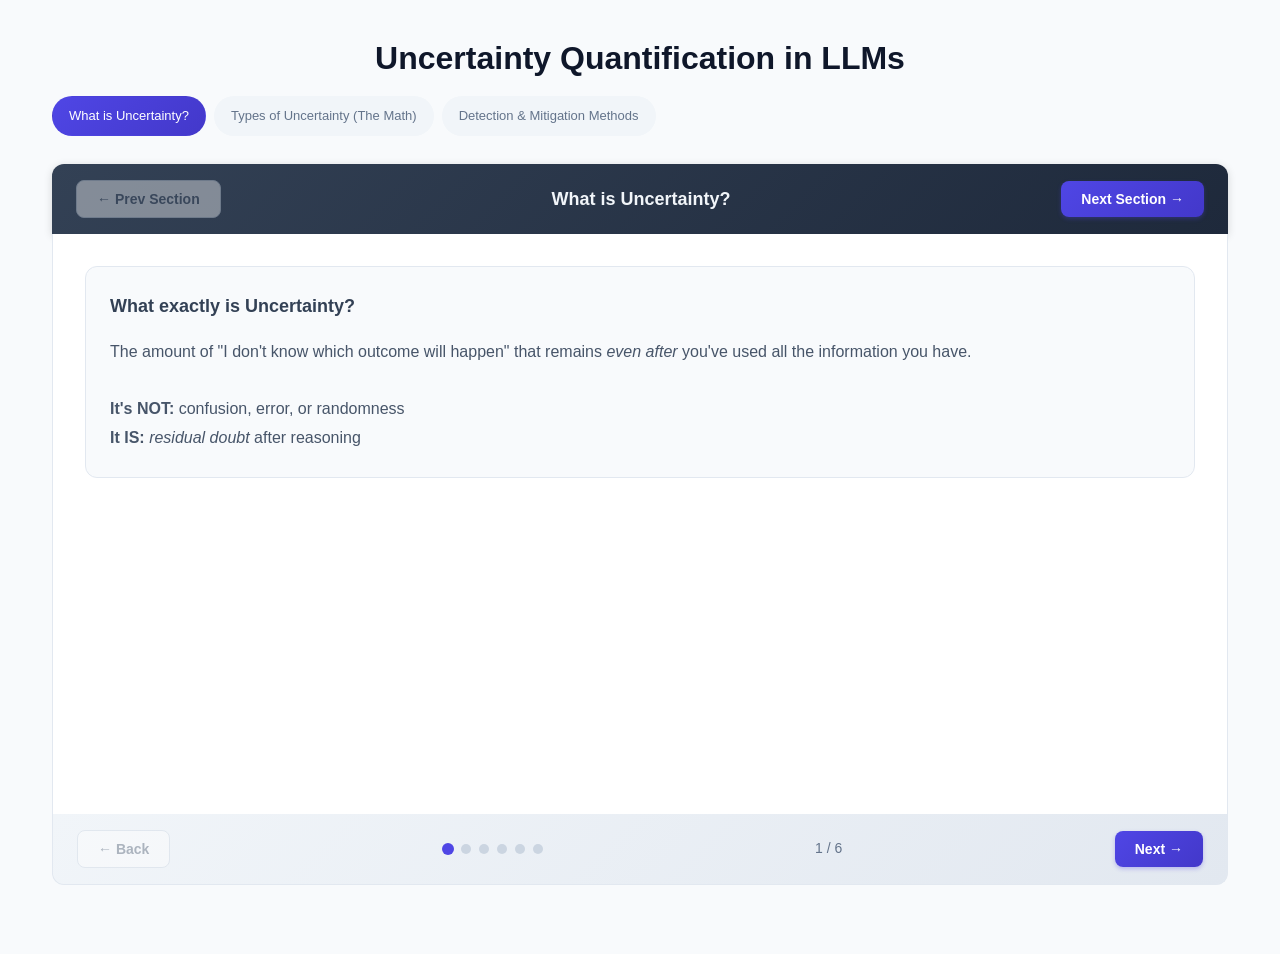
==== commit 6749fa7e: "refactor to make card style. Next step to make igeneric for ANYONE for anything" ====
--- a/uncertainty_equations.html
+++ b/uncertainty_equations.html
@@ -4,796 +4,347 @@
     <meta charset="UTF-8">
     <meta name="viewport" content="width=device-width, initial-scale=1.0">
     <title>Uncertainty Quantification in LLMs</title>
-    <style>
-        * {
-            box-sizing: border-box;
-        }
-        
-        body {
-            font-family: 'Segoe UI', Tahoma, Geneva, Verdana, sans-serif;
-            max-width: 1000px;
-            margin: 0 auto;
-            padding: 20px;
-            background: #f8fafc;
-            line-height: 1.7;
-            color: #1e293b;
-        }
-        
-        h1 {
-            color: #0f172a;
-            text-align: center;
-            margin-bottom: 10px;
-        }
-        
-        .subtitle {
-            text-align: center;
-            color: #64748b;
-            margin-bottom: 30px;
-        }
-        
-        h2 {
-            color: #334155;
-            margin-top: 35px;
-            margin-bottom: 15px;
-            font-size: 1.3em;
-        }
-        
-        /* ============================================
-           UNIQUE COLOR SYSTEM - ONE COLOR PER CONCEPT
-           ============================================ */
-        
-        /* Core Variables */
-        .c-var { color: #b45309; } /* Variance - Amber-700 */
-        .c-y { color: #be185d; }   /* Output y - Pink-700 */
-        .c-x { color: #0e7490; }   /* Input x - Cyan-700 */
-        .c-theta { color: #047857; } /* Parameters θ - Emerald-700 */
-        .c-D { color: #4d7c0f; }   /* Data D - Lime-700 */
-        .c-p { color: #4338ca; }   /* Probability p - Indigo-700 */
-        .c-E { color: #0f766e; }   /* Expectation E - Teal-700 */
-        .c-H { color: #be123c; }   /* Entropy H - Rose-700 */
-        .c-I { color: #6d28d9; }   /* Mutual Info I - Violet-700 */
-        
-        /* FOUR distinct Epistemic/Aleatoric colors */
-        .c-epistemic-var { color: #1d4ed8; }      /* Epistemic (Variance) - Blue-700 */
-        .c-aleatoric-var { color: #c2410c; }      /* Aleatoric (Variance) - Orange-700 */
-        .c-epistemic-info { color: #7c3aed; }     /* Epistemic (Info Theory) - Violet-600 */
-        .c-aleatoric-info { color: #dc2626; }     /* Aleatoric (Info Theory) - Red-600 */
-        
-        /* Total Uncertainty */
-        .c-total { color: #6b21a8; }              /* Total - Purple-700 */
-        
-        /* Clickable term styling */
-        .term {
-            cursor: pointer;
-            font-weight: 600;
-            padding: 1px 4px;
-            border-radius: 3px;
-            transition: background-color 0.2s, box-shadow 0.2s;
-        }
-        
-        .term:hover {
-            background-color: rgba(0, 0, 0, 0.06);
-            box-shadow: 0 0 0 2px rgba(0, 0, 0, 0.08);
-        }
-        
-        /* Equation display in popups */
-        .popup-equation {
-            background: #f8fafc;
-            border: 1px solid #e2e8f0;
-            border-radius: 8px;
-            padding: 16px 20px;
-            font-size: 20px;
-            text-align: center;
-            margin-bottom: 4px;
-        }
-        
-        /* Equation container */
-        .equation-box {
-            background: white;
-            border-radius: 12px;
-            padding: 25px;
-            margin: 20px 0;
-            box-shadow: 0 1px 3px rgba(0,0,0,0.1);
-            text-align: center;
-        }
-        
-        .equation {
-            font-size: 22px;
-            display: inline-flex;
-            flex-wrap: wrap;
-            align-items: center;
-            justify-content: center;
-            gap: 8px;
-            line-height: 2;
-        }
-        
-        .eq-part {
-            display: inline-flex;
-            align-items: center;
-            white-space: nowrap;
-        }
-        
-        .eq-symbol {
-            font-size: 24px;
-            margin: 0 8px;
-            color: #64748b;
-        }
-        
-        /* Epistemic/Aleatoric clickable labels */
-        .eq-label {
-            display: flex;
-            flex-direction: column;
-            align-items: center;
-            cursor: pointer;
-            padding: 5px 10px;
-            border-radius: 6px;
-            transition: background-color 0.2s;
-        }
-        
-        .eq-label:hover {
-            background-color: rgba(0, 0, 0, 0.04);
-        }
-        
-        .eq-label-arrow {
-            font-size: 12px;
-            margin-top: 4px;
-        }
-        
-        .eq-label-text {
-            font-size: 13px;
-            font-weight: 600;
-        }
-        
-        /* Underline for equation parts */
-        .eq-underline-blue {
-            border-bottom: 3px solid #1d4ed8;
-            padding-bottom: 3px;
-        }
-        
-        .eq-underline-orange {
-            border-bottom: 3px solid #c2410c;
-            padding-bottom: 3px;
-        }
-        
-        .eq-underline-violet {
-            border-bottom: 3px solid #7c3aed;
-            padding-bottom: 3px;
-        }
-        
-        .eq-underline-red {
-            border-bottom: 3px solid #dc2626;
-            padding-bottom: 3px;
-        }
-        
-        /* Equation explanation sentence */
-        .eq-explain {
-            margin-top: 20px;
-            font-size: 15px;
-            color: #475569;
-            padding: 12px 16px;
-            background: #f8fafc;
-            border-radius: 8px;
-            text-align: left;
-        }
-        
-        /* Quick reference grid */
-        .term-grid {
-            display: flex;
-            flex-wrap: wrap;
-            gap: 10px;
-            justify-content: center;
-            margin: 20px 0;
-        }
-        
-        .term-chip {
-            padding: 8px 16px;
-            background: white;
-            border-radius: 20px;
-            box-shadow: 0 1px 2px rgba(0,0,0,0.08);
-            cursor: pointer;
-            font-weight: 600;
-            font-size: 14px;
-            transition: transform 0.2s, box-shadow 0.2s;
-        }
-        
-        .term-chip:hover {
-            transform: translateY(-2px);
-            box-shadow: 0 4px 8px rgba(0,0,0,0.12);
-        }
-        
-        /* Insights section */
-        .insight-box {
-            background: white;
-            border-radius: 10px;
-            padding: 16px 20px;
-            margin: 12px 0;
-            box-shadow: 0 1px 3px rgba(0,0,0,0.08);
-        }
-        
-        .insight-title {
-            font-weight: 600;
-            margin-bottom: 8px;
-            color: #334155;
-        }
-        
-        /* ============================================
-           MODAL POPUP SYSTEM
-           ============================================ */
-        .modal-overlay {
-            display: none;
-            position: fixed;
-            top: 0;
-            left: 0;
-            width: 100%;
-            height: 100%;
-            background: rgba(0, 0, 0, 0.5);
-            z-index: 1000;
-            justify-content: center;
-            align-items: center;
-            padding: 20px;
-        }
-        
-        .modal-overlay.active {
-            display: flex;
-        }
-        
-        .modal {
-            background: white;
-            border-radius: 12px;
-            max-width: 600px;
-            width: 100%;
-            max-height: 80vh;
-            overflow-y: auto;
-            box-shadow: 0 25px 50px rgba(0, 0, 0, 0.25);
-            animation: modalSlide 0.2s ease-out;
-        }
-        
-        @keyframes modalSlide {
-            from {
-                opacity: 0;
-                transform: translateY(-20px);
-            }
-            to {
-                opacity: 1;
-                transform: translateY(0);
-            }
-        }
-        
-        .modal-header {
-            padding: 20px 24px;
-            border-bottom: 1px solid #e2e8f0;
-            display: flex;
-            justify-content: space-between;
-            align-items: center;
-            position: sticky;
-            top: 0;
-            background: white;
-            border-radius: 12px 12px 0 0;
-        }
-        
-        .modal-title {
-            font-size: 20px;
-            font-weight: 700;
-            margin: 0;
-        }
-        
-        .modal-close {
-            background: none;
-            border: none;
-            font-size: 24px;
-            cursor: pointer;
-            color: #64748b;
-            padding: 4px 8px;
-            border-radius: 4px;
-        }
-        
-        .modal-close:hover {
-            background: #f1f5f9;
-        }
-        
-        .modal-body {
-            padding: 24px;
-        }
-        
-        .modal-section {
-            margin-bottom: 20px;
-        }
-        
-        .modal-section:last-child {
-            margin-bottom: 0;
-        }
-        
-        .modal-section-title {
-            font-size: 13px;
-            font-weight: 600;
-            color: #64748b;
-            text-transform: uppercase;
-            letter-spacing: 0.5px;
-            margin-bottom: 8px;
-            display: flex;
-            align-items: center;
-            gap: 6px;
-        }
-        
-        .modal-section-content {
-            color: #334155;
-            line-height: 1.7;
-        }
-        
-        .modal-example {
-            background: #fffbeb;
-            border-left: 3px solid #f59e0b;
-            padding: 12px 16px;
-            border-radius: 0 6px 6px 0;
-            margin-top: 8px;
-        }
-        
-        .modal-formula {
-            background: #f1f5f9;
-            padding: 12px 16px;
-            border-radius: 6px;
-            font-family: 'Courier New', monospace;
-            margin-top: 8px;
-        }
-        
-        /* Comparison table in popups */
-        .modal-table {
-            width: 100%;
-            border-collapse: collapse;
-            margin-top: 10px;
-            font-size: 14px;
-        }
-        
-        .modal-table th, .modal-table td {
-            padding: 10px 12px;
-            text-align: left;
-            border-bottom: 1px solid #e2e8f0;
-        }
-        
-        .modal-table th {
-            background: #f8fafc;
-            font-weight: 600;
-            color: #475569;
-        }
-        
-        /* ============================================
-           COLLAPSIBLE SECTIONS (for PPT reveal)
-           ============================================ */
-        .section-container {
-            margin: 25px 0;
-        }
-        
-        .section-header {
-            cursor: pointer;
-            display: flex;
-            align-items: center;
-            gap: 10px;
-            padding: 12px 16px;
-            background: #e2e8f0;
-            border-radius: 8px;
-            font-weight: 600;
-            color: #334155;
-            transition: background-color 0.2s;
-        }
-        
-        .section-header:hover {
-            background: #cbd5e1;
-        }
-        
-        .section-header .toggle-icon {
-            transition: transform 0.2s;
-        }
-        
-        .section-container.collapsed .section-header .toggle-icon {
-            transform: rotate(-90deg);
-        }
-        
-        .section-content {
-            padding: 16px 0;
-        }
-        
-        .section-container.collapsed .section-content {
-            display: none;
-        }
-        
-        /* QA Style boxes - collapsible */
-        .qa-item {
-            background: white;
-            border-radius: 10px;
-            margin: 12px 0;
-            box-shadow: 0 1px 3px rgba(0,0,0,0.08);
-            overflow: hidden;
-        }
-        
-        .qa-header {
-            padding: 16px 20px;
-            cursor: pointer;
-            display: flex;
-            align-items: center;
-            gap: 10px;
-            font-weight: 600;
-            color: #4338ca;
-            transition: background-color 0.2s;
-        }
-        
-        .qa-header:hover {
-            background: #f1f5f9;
-        }
-        
-        .qa-header .qa-toggle {
-            transition: transform 0.2s;
-        }
-        
-        .qa-item.collapsed .qa-header .qa-toggle {
-            transform: rotate(-90deg);
-        }
-        
-        .qa-content {
-            padding: 0 20px 16px 20px;
-            color: #334155;
-            line-height: 1.7;
-        }
-        
-        .qa-item.collapsed .qa-content {
-            display: none;
-        }
-        
-        /* Legacy qa-box (non-collapsible fallback) */
-        .qa-box {
-            background: white;
-            border-radius: 10px;
-            padding: 16px 20px;
-            margin: 12px 0;
-            box-shadow: 0 1px 3px rgba(0,0,0,0.08);
-        }
-        
-        .qa-question {
-            font-weight: 600;
-            color: #4338ca;
-            margin-bottom: 8px;
-        }
-        
-        .qa-answer {
-            color: #334155;
-            line-height: 1.7;
-        }
-        
-        /* Uncertainty table */
-        .uncertainty-table {
-            width: 100%;
-            border-collapse: collapse;
-            margin: 16px 0;
-            background: white;
-            border-radius: 8px;
-            overflow: hidden;
-            box-shadow: 0 1px 3px rgba(0,0,0,0.08);
-        }
-        
-        .uncertainty-table th, .uncertainty-table td {
-            padding: 12px 16px;
-            text-align: left;
-            border-bottom: 1px solid #e2e8f0;
-        }
-        
-        .uncertainty-table th {
-            background: #f1f5f9;
-            font-weight: 600;
-            color: #475569;
-        }
-        
-        .uncertainty-table tr:last-child td {
-            border-bottom: none;
-        }
-        
-        /* Entropy image styling */
-        .entropy-image {
-            max-width: 100%;
-            border-radius: 8px;
-            box-shadow: 0 2px 8px rgba(0,0,0,0.1);
-            margin: 16px 0;
-        }
-    </style>
+    <link rel="stylesheet" href="styles/style_1.css">
 </head>
 <body>
     <h1>Uncertainty Quantification in LLMs</h1>
-    <p class="subtitle">Understanding what your model doesn't know</p>
     
-    <!-- ============================================
-         SECTION 1: WHAT IS UNCERTAINTY
-         ============================================ -->
-    <div class="section-container collapsed" id="section-intro">
-        <div class="section-header" onclick="toggleSection('section-intro')">
-            <span class="toggle-icon">▼</span>
-            <span>Section 1: What is Uncertainty?</span>
+    <!-- Section Pills (clickable section indicators) -->
+    <div class="section-pills" id="section-pills"></div>
+    
+    <!-- Main Presentation Container -->
+    <div class="presentation-container">
+        <!-- Section Navigation Bar (Top) -->
+        <div class="section-nav">
+            <button class="nav-btn nav-btn-secondary" id="prev-section-btn" onclick="prevSection()">
+                ← Prev Section
+            </button>
+            <div class="section-nav-title" id="section-title"> What is Uncertainty?</div>
+            <button class="nav-btn nav-btn-primary" id="next-section-btn" onclick="nextSection()">
+                Next Section →
+            </button>
         </div>
-        <div class="section-content">
-            <div class="qa-item collapsed" id="qa1">
-                <div class="qa-header" onclick="toggleQA('qa1')">
-                    <span class="qa-toggle">▼</span>
-                    <span>Q: What exactly is Uncertainty?</span>
-                </div>
-                <div class="qa-content">
-                    The amount of "I don't know which outcome will happen" that remains <em>even after</em> you've used all the information you have.<br><br>
-                    <strong>It's NOT:</strong> confusion, error, or randomness<br>
-                    <strong>It IS:</strong> <em>residual doubt</em> after reasoning
-                </div>
-            </div>
-            
-            <div class="qa-item collapsed" id="qa2">
-                <div class="qa-header" onclick="toggleQA('qa2')">
-                    <span class="qa-toggle">▼</span>
-                    <span>Q: Can you give me something intuitive?</span>
-                </div>
-                <div class="qa-content">
-                    <table class="uncertainty-table">
-                        <tr><th>Situation</th><th>Our Internal Uncertainty</th></tr>
-                        <tr><td>"The sun will rise tomorrow"</td><td>Almost zero</td></tr>
-                        <tr><td>"Will it rain tomorrow?"</td><td>Moderate</td></tr>
-                        <tr><td>"Who will win a coin toss?"</td><td>High</td></tr>
-                        <tr><td>"What did Bheem eat for lunch on March 12, 45 BC?"</td><td>Extremely high</td></tr>
-                    </table>
-                </div>
-            </div>
-            
-            <div class="qa-item collapsed" id="qa3">
-                <div class="qa-header" onclick="toggleQA('qa3')">
-                    <span class="qa-toggle">▼</span>
-                    <span>Q: How do we measure uncertainty?</span>
-                </div>
-                <div class="qa-content">
-                    <strong>1. Probability:</strong> "I think there's a 70% chance..." → A spread/distribution over outcomes<br><br>
-                    <strong>2. Confidence/doubt:</strong> "I'm not very confident..." → Instability in your belief<br><br>
-                    <strong>3. Variability across answers:</strong> Model says "Pink" → "No, coral" → "Actually red" → Inconsistency across responses
-                </div>
-            </div>
-            
-            <div class="qa-item collapsed" id="qa4">
-                <div class="qa-header" onclick="toggleQA('qa4')">
-                    <span class="qa-toggle">▼</span>
-                    <span>Q: And the scientific measurement?</span>
-                </div>
-                <div class="qa-content">
-                    <strong>ENTROPY:</strong> The expected (average) surprise per token in LLMs. Measures how spread-out or unpredictable a probability distribution is.<br><br>
-                    <img src="images/entropy_graph_type.png" alt="Entropy visualization" class="entropy-image">
-                    <br>
-                    • <strong>Sharp distribution</strong> (peaked, concentrated) → Low entropy → Very certain<br>
-                    • <strong>Spread out distribution</strong> (flat) → High entropy → High uncertainty
-                </div>
-            </div>
-            
-            <div class="qa-item collapsed" id="qa5">
-                <div class="qa-header" onclick="toggleQA('qa5')">
-                    <span class="qa-toggle">▼</span>
-                    <span>Q: So where does this uncertainty come from?</span>
-                </div>
-                <div class="qa-content">
-                    Total uncertainty splits into two sources:<br><br>
-                    <strong>1. Aleatoric (from the world):</strong> Input ambiguity, inherent noise in the task<br>
-                    → <em>Irreducible</em> — can't fix even with infinite data<br><br>
-                    <strong>2. Epistemic (from the model):</strong> Knowledge gaps, model blind spots<br>
-                    → <em>Reducible</em> — can fix with more training data, RAG, fine-tuning
-                </div>
-            </div>
-            
-            <table class="uncertainty-table">
-                <tr>
-                    <th>Type</th>
-                    <th>Source</th>
-                    <th>Nature</th>
-                    <th>Fix?</th>
-                </tr>
-                <tr>
-                    <td><strong>Aleatoric</strong></td>
-                    <td>Data ambiguity, linguistic variety</td>
-                    <td>Irreducible</td>
-                    <td>Clarify input, add constraints</td>
-                </tr>
-                <tr>
-                    <td><strong>Epistemic</strong></td>
-                    <td>Knowledge gaps, model blind spots</td>
-                    <td>Reducible</td>
-                    <td>RAG, fine-tuning, ensembling</td>
-                </tr>
-            </table>
+        
+        <!-- Slide Content Area -->
+        <div class="slide-content-area" id="slide-content-area">
+            
+            <!-- ============================================
+                  WHAT IS UNCERTAINTY (Slides 1-6)
+                 ============================================ -->
+            
+            <!-- Slide 1-1: What exactly is Uncertainty? -->
+            <div class="slide" id="slide-1-1" data-section="0">
+                <div class="slide-card">
+                    <div class="slide-card-title">What exactly is Uncertainty?</div>
+                    <div class="slide-card-content">
+                        The amount of "I don't know which outcome will happen" that remains <em>even after</em> you've used all the information you have.<br><br>
+                        <strong>It's NOT:</strong> confusion, error, or randomness<br>
+                        <strong>It IS:</strong> <em>residual doubt</em> after reasoning
+                    </div>
+                </div>
+            </div>
+            
+            <!-- Slide 1-2: Intuitive examples -->
+            <div class="slide" id="slide-1-2" data-section="0">
+                <div class="slide-card">
+                    <div class="slide-card-title">Can you give me something intuitive?</div>
+                    <div class="slide-card-content">
+                        <div class="table-wrapper">
+                            <table class="uncertainty-table">
+                                <tr><th>Situation</th><th>Our Internal Uncertainty</th></tr>
+                                <tr><td>"The sun will rise tomorrow"</td><td>Almost zero</td></tr>
+                                <tr><td>"Will it rain tomorrow?"</td><td>Moderate</td></tr>
+                                <tr><td>"Who will win a coin toss?"</td><td>High</td></tr>
+                                <tr><td>"What did Bheem eat for lunch on March 12, 45 BC?"</td><td>Extremely high</td></tr>
+                            </table>
+                        </div>
+                    </div>
+                </div>
+            </div>
+            
+            <!-- Slide 1-3: How do we measure uncertainty? -->
+            <div class="slide" id="slide-1-3" data-section="0">
+                <div class="slide-card">
+                    <div class="slide-card-title">How do we measure uncertainty?</div>
+                    <div class="slide-card-content">
+                        <strong>1. Probability:</strong> "I think there's a 70% chance..." → A spread/distribution over outcomes<br><br>
+                        <strong>2. Confidence/doubt:</strong> "I'm not very confident..." → Instability in your belief<br><br>
+                        <strong>3. Variability across answers:</strong> Model says "Pink" → "No, coral" → "Actually red" → Inconsistency across responses
+                    </div>
+                </div>
+            </div>
+            
+            <!-- Slide 1-4: Scientific measurement (Entropy) -->
+            <div class="slide" id="slide-1-4" data-section="0">
+                <div class="slide-card">
+                    <div class="slide-card-title">And the scientific measurement?</div>
+                    <div class="slide-card-content">
+                        <strong>ENTROPY:</strong> The expected (average) surprise per token in LLMs. Measures how spread-out or unpredictable a probability distribution is.<br><br>
+                        <img src="images/entropy_graph_type.png" alt="Entropy visualization" class="slide-image">
+                        <br>
+                        • <strong>Sharp distribution</strong> (peaked, concentrated) → Low entropy → Very certain<br>
+                        • <strong>Spread out distribution</strong> (flat) → High entropy → High uncertainty
+                    </div>
+                </div>
+            </div>
+            
+            <!-- Slide 1-5: Where does uncertainty come from? -->
+            <div class="slide" id="slide-1-5" data-section="0">
+                <div class="slide-card">
+                    <div class="slide-card-title">So where does this uncertainty come from?</div>
+                    <div class="slide-card-content">
+                        Total uncertainty splits into two sources:<br><br>
+                        <strong>1. Aleatoric (from the world):</strong> Input ambiguity, inherent noise in the task<br>
+                        → <em>Irreducible</em> - can't fix even with infinite data<br><br>
+                        <strong>2. Epistemic (from the model):</strong> Knowledge gaps, model blind spots<br>
+                        → <em>Reducible</em> - can fix with more training data, RAG, fine-tuning
+                    </div>
+                </div>
+            </div>
+            
+            <!-- Slide 1-6: Summary Table -->
+            <div class="slide" id="slide-1-6" data-section="0">
+                <div class="slide-card">
+                    <div class="slide-card-title">📋 Summary: Types of Uncertainty</div>
+                    <div class="slide-card-content">
+                        <div class="table-wrapper">
+                            <table class="uncertainty-table">
+                                <tr>
+                                    <th>Type</th>
+                                    <th>Source</th>
+                                    <th>Nature</th>
+                                    <th>Fix?</th>
+                                </tr>
+                                <tr>
+                                    <td><strong>Aleatoric</strong></td>
+                                    <td>Data ambiguity, linguistic variety</td>
+                                    <td>Irreducible</td>
+                                    <td>Clarify input, add constraints</td>
+                                </tr>
+                                <tr>
+                                    <td><strong>Epistemic</strong></td>
+                                    <td>Knowledge gaps, model blind spots</td>
+                                    <td>Reducible</td>
+                                    <td>RAG, fine-tuning, ensembling</td>
+                                </tr>
+                            </table>
+                        </div>
+                    </div>
+                </div>
+            </div>
+            
+            <!-- ============================================
+                  TYPES OF UNCERTAINTY (Slides 2-1 to 2-3)
+                 ============================================ -->
+            
+            <!-- Slide 2-1: Variance Decomposition Equation -->
+            <div class="slide" id="slide-2-1" data-section="1">
+                <h2>Equation 1: Variance Decomposition (Law of Total Variance)</h2>
+                
+                <div class="equation-box">
+                    <div class="equation">
+                        <span class="eq-part">
+                            <span class="term c-total" data-popup="total-uncertainty">Total Uncertainty</span>
+                        </span>
+                        
+                        <span class="eq-symbol">=</span>
+                        
+                        <div class="eq-label" data-popup="epistemic-var">
+                            <span class="eq-part eq-underline-blue">
+                                <span class="term c-var" data-popup="variance">Var</span><sub><span class="term c-p" data-popup="posterior">p</span>(<span class="term c-theta" data-popup="theta">θ</span>|<span class="term c-D" data-popup="data">D</span>)</sub>[<span class="term c-E" data-popup="expectation">E</span>(<span class="term c-y" data-popup="output">y</span>|<span class="term c-x" data-popup="input">x</span>, <span class="term c-theta" data-popup="theta">θ</span>)]
+                            </span>
+                            <span class="eq-label-arrow c-epistemic-var">↑</span>
+                            <span class="eq-label-text c-epistemic-var">Epistemic</span>
+                        </div>
+                        
+                        <span class="eq-symbol">+</span>
+                        
+                        <div class="eq-label" data-popup="aleatoric-var">
+                            <span class="eq-part eq-underline-orange">
+                                <span class="term c-E" data-popup="expectation">E</span><sub><span class="term c-p" data-popup="posterior">p</span>(<span class="term c-theta" data-popup="theta">θ</span>|<span class="term c-D" data-popup="data">D</span>)</sub>[<span class="term c-var" data-popup="variance">Var</span>(<span class="term c-y" data-popup="output">y</span>|<span class="term c-x" data-popup="input">x</span>, <span class="term c-theta" data-popup="theta">θ</span>)]
+                            </span>
+                            <span class="eq-label-arrow c-aleatoric-var">↑</span>
+                            <span class="eq-label-text c-aleatoric-var">Aleatoric</span>
+                        </div>
+                    </div>
+                    
+                    <div class="eq-explain">
+                        <strong>In plain English:</strong> 
+                        <span class="term c-total" data-popup="total-uncertainty">Total Uncertainty</span> = 
+                        how much different model versions <em>disagree</em> on the average prediction 
+                        (<span class="term c-epistemic-var" data-popup="epistemic-var">Epistemic</span>) + 
+                        the average <em>spread</em> each model has within its own predictions 
+                        (<span class="term c-aleatoric-var" data-popup="aleatoric-var">Aleatoric</span>).
+                    </div>
+                </div>
+            </div>
+            
+            <!-- Slide 2-2: Information-Theoretic Equation -->
+            <div class="slide" id="slide-2-2" data-section="1">
+                <h2>Equation 2: Information-Theoretic Decomposition</h2>
+                
+                <div class="equation-box">
+                    <div class="equation">
+                        <span class="eq-part">
+                            <span class="term c-H" data-popup="entropy">H</span>
+                            <span style="color: #64748b; margin-left: 4px;">(Total)</span>
+                        </span>
+                        
+                        <span class="eq-symbol">=</span>
+                        
+                        <div class="eq-label" data-popup="epistemic-info">
+                            <span class="eq-part eq-underline-violet">
+                                <span class="term c-I" data-popup="mutual-info">I</span>(<span class="term c-y" data-popup="output">y</span>, <span class="term c-theta" data-popup="theta">θ</span> | <span class="term c-x" data-popup="input">x</span>, <span class="term c-D" data-popup="data">D</span>)
+                            </span>
+                            <span class="eq-label-arrow c-epistemic-info">↑</span>
+                            <span class="eq-label-text c-epistemic-info">Epistemic</span>
+                        </div>
+                        
+                        <span class="eq-symbol">+</span>
+                        
+                        <div class="eq-label" data-popup="aleatoric-info">
+                            <span class="eq-part eq-underline-red">
+                                <span class="term c-E" data-popup="expectation">E</span><sub><span class="term c-p" data-popup="posterior">p</span>(<span class="term c-theta" data-popup="theta">θ</span>|<span class="term c-D" data-popup="data">D</span>)</sub>[<span class="term c-H" data-popup="entropy">H</span>(<span class="term c-p" data-popup="posterior">p</span>(<span class="term c-y" data-popup="output">y</span>|<span class="term c-x" data-popup="input">x</span>, <span class="term c-theta" data-popup="theta">θ</span>))]
+                            </span>
+                            <span class="eq-label-arrow c-aleatoric-info">↑</span>
+                            <span class="eq-label-text c-aleatoric-info">Aleatoric</span>
+                        </div>
+                    </div>
+                    
+                    <div class="eq-explain">
+                        <strong>In plain English:</strong> 
+                        <span class="term c-H" data-popup="entropy">Total Entropy</span> = 
+                        how much knowing the true model parameters would reduce uncertainty about the output 
+                        (<span class="term c-epistemic-info" data-popup="epistemic-info">Epistemic</span>) + 
+                        the average entropy of each model's token distribution 
+                        (<span class="term c-aleatoric-info" data-popup="aleatoric-info">Aleatoric</span>).
+                    </div>
+                </div>
+            </div>
+            
+            <!-- Slide 2-3: When to Use Which -->
+            <div class="slide" id="slide-2-3" data-section="1">
+                <div class="slide-card">
+                    <div class="slide-card-title">🤔 When to Use Which Equation?</div>
+                    <div class="slide-card-content">
+                        <div class="insight-box">
+                            <div class="insight-title">Variance Decomposition</div>
+                            <p>Best for regression tasks or when you care about continuous outputs (e.g., perplexity scores, confidence scores).</p>
+                        </div>
+                        <div class="insight-box">
+                            <div class="insight-title">Entropy Decomposition</div>
+                            <p>Best for classification/generation tasks with discrete tokens. More common in LLM analysis since we predict discrete tokens.</p>
+                        </div>
+                    </div>
+                </div>
+            </div>
+            
+            <!-- ============================================
+                  DETECTION & MITIGATION (Slides 3-1 to 3-3)
+                 ============================================ -->
+            
+            <!-- Slide 3-1: Core Idea -->
+            <div class="slide" id="slide-3-1" data-section="2">
+                <div class="slide-card">
+                    <div class="slide-card-title">🎯 Core Idea: How do we detect uncertainty?</div>
+                    <div class="slide-card-content">
+                        We usually try to detect or minimize <span class="term c-epistemic-var" data-popup="epistemic-var">Epistemic uncertainty</span> at inference time because <span class="term c-aleatoric-var" data-popup="aleatoric-var">aleatoric</span> is related to system/input ambiguity.<br><br>
+                        The core approaches:<br>
+                        <strong>1. Token-level:</strong> Looking at logit spread and verbalized confidence (P(True))<br>
+                        <strong>2. Model-level:</strong> Fine-tuning, RAG, ensembling<br>
+                        <strong>3. Multi-generation:</strong> If model has knowledge, it gives consistent answers regardless of how you ask
+                    </div>
+                </div>
+            </div>
+            
+            <!-- Slide 3-2: Methods Table -->
+            <div class="slide" id="slide-3-2" data-section="2">
+                <div class="slide-card">
+                    <div class="slide-card-title">📊 Detection & Mitigation Methods</div>
+                    <div class="slide-card-content">
+                        <div class="table-wrapper">
+                            <table class="uncertainty-table">
+                                <tr>
+                                    <th>Scenario</th>
+                                    <th>Primary Target</th>
+                                    <th>Mechanism</th>
+                                    <th>Key Insight</th>
+                                </tr>
+                                <tr>
+                                    <td><strong>Varying Decoding</strong><br>(temp, top-k, top-p)</td>
+                                    <td>Both</td>
+                                    <td>Stochastic sampling of semantic clusters</td>
+                                    <td>Semantic Entropy: High entropy over meanings reveals gaps</td>
+                                </tr>
+                                <tr>
+                                    <td><strong>Rephrased Prompts</strong></td>
+                                    <td>Aleatoric (minimize)</td>
+                                    <td>Clarification & perturbation</td>
+                                    <td>BayesPE: Sensitivity to phrasing reveals instability</td>
+                                </tr>
+                                <tr>
+                                    <td><strong>N Models (Ensemble)</strong></td>
+                                    <td>Epistemic (detect)</td>
+                                    <td>Inter-model disagreement</td>
+                                    <td>"Gold Standard" - disagreement isolates knowledge gaps</td>
+                                </tr>
+                                <tr>
+                                    <td><strong>Adding Context (RAG)</strong></td>
+                                    <td>Epistemic (minimize)</td>
+                                    <td>Parametric vs non-parametric grounding</td>
+                                    <td>Context fills knowledge gaps; residual = Aleatoric</td>
+                                </tr>
+                                <tr>
+                                    <td><strong>Token Probabilities</strong></td>
+                                    <td>Aleatoric (detect)</td>
+                                    <td>White-box log-likelihoods</td>
+                                    <td>P(True) / Min-Prob for OOD detection</td>
+                                </tr>
+                                <tr>
+                                    <td><strong>Verbalized Confidence</strong></td>
+                                    <td>Epistemic (attempt)</td>
+                                    <td>Metacognitive prompting</td>
+                                    <td>Prone to human-mimicry; needs CoT for calibration</td>
+                                </tr>
+                                <tr>
+                                    <td><strong>Sycophancy Test</strong></td>
+                                    <td>Epistemic (detect)</td>
+                                    <td>Adversarial steering/hints</td>
+                                    <td>High susceptibility = lack of epistemic conviction</td>
+                                </tr>
+                            </table>
+                        </div>
+                    </div>
+                </div>
+            </div>
+            
+            <!-- Slide 3-3: Important Note -->
+            <div class="slide" id="slide-3-3" data-section="2">
+                <div class="slide-card">
+                    <div class="slide-card-title">⚠️ Important Note</div>
+                    <div class="slide-card-content">
+                        <div class="insight-box">
+                            <div class="insight-title">The Ongoing Debate</div>
+                            <p>There's debate on what reduces Aleatoric vs Epistemic. For example:<br><br>
+                            • <strong>Adding context:</strong> Changes input (Aleatoric?) OR fills knowledge gaps (Epistemic?)<br>
+                            • <strong>Sampling techniques:</strong> Don't change weights but reshape uncertainty exposure</p>
+                        </div>
+                    </div>
+                </div>
+            </div>
+            
         </div>
-    </div>
-
-    <!-- ============================================
-         SECTION 2: TYPES (The Equations)
-         ============================================ -->
-    <div class="section-container collapsed" id="section-types">
-        <div class="section-header" onclick="toggleSection('section-types')">
-            <span class="toggle-icon">▼</span>
-            <span>Section 2: Types of Uncertainty (The Math)</span>
-        </div>
-        <div class="section-content">
-    
-    <!-- ============================================
-         EQUATION 1: VARIANCE DECOMPOSITION
-         ============================================ -->
-    <section>
-        <h2>Equation 1: Variance Decomposition (Law of Total Variance)</h2>
-        
-        <div class="equation-box">
-            <div class="equation">
-                <span class="eq-part">
-                    <span class="term c-total" data-popup="total-uncertainty">Total Uncertainty</span>
-                </span>
-                
-                <span class="eq-symbol">=</span>
-                
-                <div class="eq-label" data-popup="epistemic-var">
-                    <span class="eq-part eq-underline-blue">
-                        <span class="term c-var" data-popup="variance">Var</span><sub><span class="term c-p" data-popup="posterior">p</span>(<span class="term c-theta" data-popup="theta">θ</span>|<span class="term c-D" data-popup="data">D</span>)</sub>[<span class="term c-E" data-popup="expectation">E</span>(<span class="term c-y" data-popup="output">y</span>|<span class="term c-x" data-popup="input">x</span>, <span class="term c-theta" data-popup="theta">θ</span>)]
-                    </span>
-                    <span class="eq-label-arrow c-epistemic-var">↑</span>
-                    <span class="eq-label-text c-epistemic-var">Epistemic</span>
-                </div>
-                
-                <span class="eq-symbol">+</span>
-                
-                <div class="eq-label" data-popup="aleatoric-var">
-                    <span class="eq-part eq-underline-orange">
-                        <span class="term c-E" data-popup="expectation">E</span><sub><span class="term c-p" data-popup="posterior">p</span>(<span class="term c-theta" data-popup="theta">θ</span>|<span class="term c-D" data-popup="data">D</span>)</sub>[<span class="term c-var" data-popup="variance">Var</span>(<span class="term c-y" data-popup="output">y</span>|<span class="term c-x" data-popup="input">x</span>, <span class="term c-theta" data-popup="theta">θ</span>)]
-                    </span>
-                    <span class="eq-label-arrow c-aleatoric-var">↑</span>
-                    <span class="eq-label-text c-aleatoric-var">Aleatoric</span>
-                </div>
-            </div>
-            
-            <div class="eq-explain">
-                <strong>In plain English:</strong> 
-                <span class="term c-total" data-popup="total-uncertainty">Total Uncertainty</span> = 
-                how much different model versions <em>disagree</em> on the average prediction 
-                (<span class="term c-epistemic-var" data-popup="epistemic-var">Epistemic</span>) + 
-                the average <em>spread</em> each model has within its own predictions 
-                (<span class="term c-aleatoric-var" data-popup="aleatoric-var">Aleatoric</span>).
-            </div>
-        </div>
-    </section>
-    
-    <!-- ============================================
-         EQUATION 2: INFORMATION-THEORETIC
-         ============================================ -->
-    <section>
-        <h2>Equation 2: Information-Theoretic Decomposition</h2>
-        
-        <div class="equation-box">
-            <div class="equation">
-                <span class="eq-part">
-                    <span class="term c-H" data-popup="entropy">H</span>
-                    <span style="color: #64748b; margin-left: 4px;">(Total)</span>
-                </span>
-                
-                <span class="eq-symbol">=</span>
-                
-                <div class="eq-label" data-popup="epistemic-info">
-                    <span class="eq-part eq-underline-violet">
-                        <span class="term c-I" data-popup="mutual-info">I</span>(<span class="term c-y" data-popup="output">y</span>, <span class="term c-theta" data-popup="theta">θ</span> | <span class="term c-x" data-popup="input">x</span>, <span class="term c-D" data-popup="data">D</span>)
-                    </span>
-                    <span class="eq-label-arrow c-epistemic-info">↑</span>
-                    <span class="eq-label-text c-epistemic-info">Epistemic</span>
-                </div>
-                
-                <span class="eq-symbol">+</span>
-                
-                <div class="eq-label" data-popup="aleatoric-info">
-                    <span class="eq-part eq-underline-red">
-                        <span class="term c-E" data-popup="expectation">E</span><sub><span class="term c-p" data-popup="posterior">p</span>(<span class="term c-theta" data-popup="theta">θ</span>|<span class="term c-D" data-popup="data">D</span>)</sub>[<span class="term c-H" data-popup="entropy">H</span>(<span class="term c-p" data-popup="posterior">p</span>(<span class="term c-y" data-popup="output">y</span>|<span class="term c-x" data-popup="input">x</span>, <span class="term c-theta" data-popup="theta">θ</span>))]
-                    </span>
-                    <span class="eq-label-arrow c-aleatoric-info">↑</span>
-                    <span class="eq-label-text c-aleatoric-info">Aleatoric</span>
-                </div>
-            </div>
-            
-            <div class="eq-explain">
-                <strong>In plain English:</strong> 
-                <span class="term c-H" data-popup="entropy">Total Entropy</span> = 
-                how much knowing the true model parameters would reduce uncertainty about the output 
-                (<span class="term c-epistemic-info" data-popup="epistemic-info">Epistemic</span>) + 
-                the average entropy of each model's token distribution 
-                (<span class="term c-aleatoric-info" data-popup="aleatoric-info">Aleatoric</span>).
-            </div>
-        </div>
-    </section>
-    
-    <!-- ============================================
-         KEY INSIGHTS
-         ============================================ -->
-    <section>
-        <h2>When to Use Which Equation?</h2>
-        <div class="insight-box">
-            <div class="insight-title">Variance Decomposition</div>
-            <p>Best for regression tasks or when you care about continuous outputs (e.g., perplexity scores, confidence scores).</p>
-        </div>
-        <div class="insight-box">
-            <div class="insight-title">Entropy Decomposition</div>
-            <p>Best for classification/generation tasks with discrete tokens. More common in LLM analysis since we predict discrete tokens.</p>
-        </div>
-    </section>
-        </div> <!-- Close Section 2 content -->
-    </div> <!-- Close Section 2 container -->
-
-    <!-- ============================================
-         SECTION 3: DETECTION & MITIGATION
-         ============================================ -->
-    <div class="section-container collapsed" id="section-methods">
-        <div class="section-header" onclick="toggleSection('section-methods')">
-            <span class="toggle-icon">▼</span>
-            <span>Section 3: Detection & Mitigation Methods</span>
-        </div>
-        <div class="section-content">
-            <div class="qa-item collapsed" id="qa6">
-                <div class="qa-header" onclick="toggleQA('qa6')">
-                    <span class="qa-toggle">▼</span>
-                    <span>Q: Core Idea: How do we detect uncertainty?</span>
-                </div>
-                <div class="qa-content">
-                    We usually try to detect or minimize <span class="term c-epistemic-var" data-popup="epistemic-var">Epistemic uncertainty</span> at inference time because <span class="term c-aleatoric-var" data-popup="aleatoric-var">aleatoric</span> is related to system/input ambiguity.<br><br>
-                    The core approaches:<br>
-                    <strong>1. Token-level:</strong> Looking at logit spread and verbalized confidence (P(True))<br>
-                    <strong>2. Model-level:</strong> Fine-tuning, RAG, ensembling<br>
-                    <strong>3. Multi-generation:</strong> If model has knowledge, it gives consistent answers regardless of how you ask
-                </div>
-            </div>
-            
-            <table class="uncertainty-table">
-                <tr>
-                    <th>Scenario</th>
-                    <th>Primary Target</th>
-                    <th>Mechanism</th>
-                    <th>Key Insight</th>
-                </tr>
-                <tr>
-                    <td><strong>Varying Decoding</strong><br>(temp, top-k, top-p)</td>
-                    <td>Both</td>
-                    <td>Stochastic sampling of semantic clusters</td>
-                    <td>Semantic Entropy: High entropy over meanings reveals gaps</td>
-                </tr>
-                <tr>
-                    <td><strong>Rephrased Prompts</strong></td>
-                    <td>Aleatoric (minimize)</td>
-                    <td>Clarification & perturbation</td>
-                    <td>BayesPE: Sensitivity to phrasing reveals instability</td>
-                </tr>
-                <tr>
-                    <td><strong>N Models (Ensemble)</strong></td>
-                    <td>Epistemic (detect)</td>
-                    <td>Inter-model disagreement</td>
-                    <td>"Gold Standard" — disagreement isolates knowledge gaps</td>
-                </tr>
-                <tr>
-                    <td><strong>Adding Context (RAG)</strong></td>
-                    <td>Epistemic (minimize)</td>
-                    <td>Parametric vs non-parametric grounding</td>
-                    <td>Context fills knowledge gaps; residual = Aleatoric</td>
-                </tr>
-                <tr>
-                    <td><strong>Token Probabilities</strong></td>
-                    <td>Aleatoric (detect)</td>
-                    <td>White-box log-likelihoods</td>
-                    <td>P(True) / Min-Prob for OOD detection</td>
-                </tr>
-                <tr>
-                    <td><strong>Verbalized Confidence</strong></td>
-                    <td>Epistemic (attempt)</td>
-                    <td>Metacognitive prompting</td>
-                    <td>Prone to human-mimicry; needs CoT for calibration</td>
-                </tr>
-                <tr>
-                    <td><strong>Sycophancy Test</strong></td>
-                    <td>Epistemic (detect)</td>
-                    <td>Adversarial steering/hints</td>
-                    <td>High susceptibility = lack of epistemic conviction</td>
-                </tr>
-            </table>
-            
-            <div class="insight-box">
-                <div class="insight-title">⚠️ Important Note</div>
-                <p>There's debate on what reduces Aleatoric vs Epistemic. For example:<br><br>
-                • <strong>Adding context:</strong> Changes input (Aleatoric?) OR fills knowledge gaps (Epistemic?)<br>
-                • <strong>Sampling techniques:</strong> Don't change weights but reshape uncertainty exposure</p>
-            </div>
+        
+        <!-- Slide Navigation Bar (Bottom) -->
+        <div class="slide-nav">
+            <button class="nav-btn nav-btn-secondary" id="prev-slide-btn" onclick="prevSlide()">
+                ← Back
+            </button>
+            <div class="progress-dots" id="progress-dots"></div>
+            <div class="slide-nav-counter" id="slide-counter">1 / 6</div>
+            <button class="nav-btn nav-btn-primary" id="next-slide-btn" onclick="nextSlide()">
+                Next →
+            </button>
         </div>
     </div>
     
@@ -819,7 +370,7 @@
         const popupData = {
             // ----- Core Variables -----
             "variance": {
-                title: "Var — Variance",
+                title: "Var - Variance",
                 color: "#b45309",
                 sections: [
                     {
@@ -828,14 +379,14 @@
                         content: `How spread out the <span class="term c-y" data-popup="output">predictions</span> are. If all <span class="term c-theta" data-popup="theta">model versions</span> give similar answers, <span class="term c-var" data-popup="variance">variance</span> is low. If they're all over the place, <span class="term c-var" data-popup="variance">variance</span> is high.`
                     },
                     {
-                        icon: "➖",
-                        title: "OR",
-                        content: `<div style="text-align: center; color: #94a3b8; font-size: 14px;">━━━━━━ Scientific Definition ━━━━━━</div>`
-                    },
-                    {
-                        icon: "📐",
-                        title: "Scientific Definition",
-                        content: `<span class="term c-var" data-popup="variance">Var</span>(<span class="term c-x" data-popup="input">X</span>) = <span class="term c-E" data-popup="expectation">E</span>[(<span class="term c-x" data-popup="input">X</span> - μ)²] — the <span class="term c-E" data-popup="expectation">expected</span> squared deviation from the mean.`,
+                        icon: "",
+                        title: "",
+                        content: `<div style="text-align: center; color: #94a3b8; font-size: 14px;">━━━━━━ Scientific Definition ━━━━━━</div>`
+                    },
+                    {
+                        icon: "",
+                        title: "",
+                        content: `<span class="term c-var" data-popup="variance">Var</span>(<span class="term c-x" data-popup="input">X</span>) = <span class="term c-E" data-popup="expectation">E</span>[(<span class="term c-x" data-popup="input">X</span> - μ)²] - the <span class="term c-E" data-popup="expectation">expected</span> squared deviation from the mean.`,
                         formula: `<span class="term c-var" data-popup="variance">Var</span>(<span class="term c-x" data-popup="input">X</span>) = <span class="term c-E" data-popup="expectation">E</span>[<span class="term c-x" data-popup="input">X</span>²] − <span class="term c-E" data-popup="expectation">E</span>[<span class="term c-x" data-popup="input">X</span>]²`
                     },
                     {
@@ -853,28 +404,28 @@
             },
             
             "output": {
-                title: "y — Output",
+                title: "y - Output",
                 color: "#be185d",
                 sections: [
                     {
                         icon: "💡",
                         title: "Intuitive Definition",
-                        content: `The thing the <span class="term c-theta" data-popup="theta">model</span> produces — what we're trying to predict.`
-                    },
-                    {
-                        icon: "➖",
-                        title: "OR",
-                        content: `<div style="text-align: center; color: #94a3b8; font-size: 14px;">━━━━━━ Scientific Definition ━━━━━━</div>`
-                    },
-                    {
-                        icon: "📐",
-                        title: "Scientific Definition",
+                        content: `The thing the <span class="term c-theta" data-popup="theta">model</span> produces - what we're trying to predict.`
+                    },
+                    {
+                        icon: "",
+                        title: "",
+                        content: `<div style="text-align: center; color: #94a3b8; font-size: 14px;">━━━━━━ Scientific Definition ━━━━━━</div>`
+                    },
+                    {
+                        icon: "",
+                        title: "",
                         content: `The target random variable. In supervised learning, it's the label. In generation, it's the <span class="term c-y" data-popup="output">output</span> sequence.`
                     },
                     {
                         icon: "🤖",
                         title: "In LLMs",
-                        content: `<span class="term c-y" data-popup="output">y</span> is the <strong>next token</strong> (or full completion). It's not just a single word — it's a <span class="term c-p" data-popup="posterior">probability distribution</span> over the entire vocabulary. Shape: [vocab_size] ≈ [50,000+] <span class="term c-p" data-popup="posterior">probabilities</span> summing to 1.`
+                        content: `<span class="term c-y" data-popup="output">y</span> is the <strong>next token</strong> (or full completion). It's not just a single word - it's a <span class="term c-p" data-popup="posterior">probability distribution</span> over the entire vocabulary. Shape: [vocab_size] ≈ [50,000+] <span class="term c-p" data-popup="posterior">probabilities</span> summing to 1.`
                     },
                     {
                         icon: "📝",
@@ -886,22 +437,22 @@
             },
             
             "input": {
-                title: "x — Input",
+                title: "x - Input",
                 color: "#0e7490",
                 sections: [
                     {
                         icon: "💡",
                         title: "Intuitive Definition",
-                        content: `What the <span class="term c-theta" data-popup="theta">model</span> sees before making a <span class="term c-y" data-popup="output">prediction</span> — the context, the question, the prompt.`
-                    },
-                    {
-                        icon: "➖",
-                        title: "OR",
-                        content: `<div style="text-align: center; color: #94a3b8; font-size: 14px;">━━━━━━ Scientific Definition ━━━━━━</div>`
-                    },
-                    {
-                        icon: "📐",
-                        title: "Scientific Definition",
+                        content: `What the <span class="term c-theta" data-popup="theta">model</span> sees before making a <span class="term c-y" data-popup="output">prediction</span> - the context, the question, the prompt.`
+                    },
+                    {
+                        icon: "",
+                        title: "",
+                        content: `<div style="text-align: center; color: #94a3b8; font-size: 14px;">━━━━━━ Scientific Definition ━━━━━━</div>`
+                    },
+                    {
+                        icon: "",
+                        title: "",
                         content: `The conditioning variable. All <span class="term c-y" data-popup="output">predictions</span> are made conditional on <span class="term c-x" data-popup="input">x</span>: <span class="term c-p" data-popup="posterior">p</span>(<span class="term c-y" data-popup="output">y</span>|<span class="term c-x" data-popup="input">x</span>).`
                     },
                     {
@@ -919,22 +470,22 @@
             },
             
             "theta": {
-                title: "θ (theta) — Model Parameters",
+                title: "θ (theta) - Model Parameters",
                 color: "#047857",
                 sections: [
                     {
                         icon: "💡",
                         title: "Intuitive Definition",
-                        content: `The 'brain' of the <span class="term c-theta" data-popup="theta">model</span> — all the learned weights that determine how it responds. Different <span class="term c-theta" data-popup="theta">θ</span> = different <span class="term c-theta" data-popup="theta">model</span>.`
-                    },
-                    {
-                        icon: "➖",
-                        title: "OR",
-                        content: `<div style="text-align: center; color: #94a3b8; font-size: 14px;">━━━━━━ Scientific Definition ━━━━━━</div>`
-                    },
-                    {
-                        icon: "📐",
-                        title: "Scientific Definition",
+                        content: `The 'brain' of the <span class="term c-theta" data-popup="theta">model</span> - all the learned weights that determine how it responds. Different <span class="term c-theta" data-popup="theta">θ</span> = different <span class="term c-theta" data-popup="theta">model</span>.`
+                    },
+                    {
+                        icon: "",
+                        title: "",
+                        content: `<div style="text-align: center; color: #94a3b8; font-size: 14px;">━━━━━━ Scientific Definition ━━━━━━</div>`
+                    },
+                    {
+                        icon: "",
+                        title: "",
                         content: `The set of all learnable <span class="term c-theta" data-popup="theta">parameters</span>. For neural networks: weights, biases, embeddings.`
                     },
                     {
@@ -952,7 +503,7 @@
             },
             
             "data": {
-                title: "D — Training Data",
+                title: "D - Training Data",
                 color: "#4d7c0f",
                 sections: [
                     {
@@ -961,13 +512,13 @@
                         content: `Everything the <span class="term c-theta" data-popup="theta">model</span> has seen during training. The 'textbooks' it learned from.`
                     },
                     {
-                        icon: "➖",
-                        title: "OR",
-                        content: `<div style="text-align: center; color: #94a3b8; font-size: 14px;">━━━━━━ Scientific Definition ━━━━━━</div>`
-                    },
-                    {
-                        icon: "📐",
-                        title: "Scientific Definition",
+                        icon: "",
+                        title: "",
+                        content: `<div style="text-align: center; color: #94a3b8; font-size: 14px;">━━━━━━ Scientific Definition ━━━━━━</div>`
+                    },
+                    {
+                        icon: "",
+                        title: "",
                         content: `The observed dataset: <span class="term c-D" data-popup="data">D</span> = {(<span class="term c-x" data-popup="input">x₁</span>, <span class="term c-y" data-popup="output">y₁</span>), (<span class="term c-x" data-popup="input">x₂</span>, <span class="term c-y" data-popup="output">y₂</span>), ... (<span class="term c-x" data-popup="input">xₙ</span>, <span class="term c-y" data-popup="output">yₙ</span>)}. Used to estimate <span class="term c-theta" data-popup="theta">θ</span>.`
                     },
                     {
@@ -985,7 +536,7 @@
             },
             
             "posterior": {
-                title: "p(θ|D) — Posterior Distribution",
+                title: "p(θ|D) - Posterior Distribution",
                 color: "#4338ca",
                 sections: [
                     {
@@ -994,13 +545,13 @@
                         content: `Given the <span class="term c-D" data-popup="data">training data</span>, what are all the 'plausible' sets of <span class="term c-theta" data-popup="theta">model weights</span>? It's not just one <span class="term c-theta" data-popup="theta">θ</span>, but a <span class="term c-p" data-popup="posterior">distribution</span> over many possible <span class="term c-theta" data-popup="theta">θ</span> values.`
                     },
                     {
-                        icon: "➖",
-                        title: "OR",
-                        content: `<div style="text-align: center; color: #94a3b8; font-size: 14px;">━━━━━━ Scientific Definition ━━━━━━</div>`
-                    },
-                    {
-                        icon: "📐",
-                        title: "Scientific Definition",
+                        icon: "",
+                        title: "",
+                        content: `<div style="text-align: center; color: #94a3b8; font-size: 14px;">━━━━━━ Scientific Definition ━━━━━━</div>`
+                    },
+                    {
+                        icon: "",
+                        title: "",
                         content: `The Bayesian posterior: <span class="term c-p" data-popup="posterior">p</span>(<span class="term c-theta" data-popup="theta">θ</span>|<span class="term c-D" data-popup="data">D</span>) ∝ <span class="term c-p" data-popup="posterior">p</span>(<span class="term c-D" data-popup="data">D</span>|<span class="term c-theta" data-popup="theta">θ</span>)<span class="term c-p" data-popup="posterior">p</span>(<span class="term c-theta" data-popup="theta">θ</span>). Combines prior beliefs with <span class="term c-D" data-popup="data">data</span> likelihood.`,
                         formula: `<span class="term c-p" data-popup="posterior">p</span>(<span class="term c-theta" data-popup="theta">θ</span>|<span class="term c-D" data-popup="data">D</span>) = <span class="term c-p" data-popup="posterior">p</span>(<span class="term c-D" data-popup="data">D</span>|<span class="term c-theta" data-popup="theta">θ</span>)<span class="term c-p" data-popup="posterior">p</span>(<span class="term c-theta" data-popup="theta">θ</span>) / <span class="term c-p" data-popup="posterior">p</span>(<span class="term c-D" data-popup="data">D</span>)`
                     },
@@ -1019,7 +570,7 @@
             },
             
             "expectation": {
-                title: "E — Expectation (Mean)",
+                title: "E - Expectation (Mean)",
                 color: "#0f766e",
                 sections: [
                     {
@@ -1028,13 +579,13 @@
                         content: `The <span class="term c-E" data-popup="expectation">average</span>. If you repeat something many times, <span class="term c-E" data-popup="expectation">E</span> gives you the typical/expected result.`
                     },
                     {
-                        icon: "➖",
-                        title: "OR",
-                        content: `<div style="text-align: center; color: #94a3b8; font-size: 14px;">━━━━━━ Scientific Definition ━━━━━━</div>`
-                    },
-                    {
-                        icon: "📐",
-                        title: "Scientific Definition",
+                        icon: "",
+                        title: "",
+                        content: `<div style="text-align: center; color: #94a3b8; font-size: 14px;">━━━━━━ Scientific Definition ━━━━━━</div>`
+                    },
+                    {
+                        icon: "",
+                        title: "",
                         content: `<span class="term c-E" data-popup="expectation">E</span>[<span class="term c-x" data-popup="input">X</span>] = ∫ <span class="term c-x" data-popup="input">x</span>·<span class="term c-p" data-popup="posterior">p</span>(<span class="term c-x" data-popup="input">x</span>)dx for continuous, or Σ <span class="term c-x" data-popup="input">xᵢ</span>·<span class="term c-p" data-popup="posterior">p</span>(<span class="term c-x" data-popup="input">xᵢ</span>) for discrete.`,
                         formula: `<span class="term c-E" data-popup="expectation">E</span>[<span class="term c-x" data-popup="input">X</span>] = Σ <span class="term c-x" data-popup="input">xᵢ</span> · <span class="term c-p" data-popup="posterior">P</span>(<span class="term c-x" data-popup="input">xᵢ</span>)`
                     },
@@ -1053,7 +604,7 @@
             },
             
             "entropy": {
-                title: "H — Entropy",
+                title: "H - Entropy",
                 color: "#be123c",
                 sections: [
                     {
@@ -1062,13 +613,13 @@
                         content: `How 'spread out' a <span class="term c-p" data-popup="posterior">probability distribution</span> is. Sharp peak = low <span class="term c-H" data-popup="entropy">entropy</span> (confident). Flat <span class="term c-p" data-popup="posterior">distribution</span> = high <span class="term c-H" data-popup="entropy">entropy</span> (uncertain).<br><br>Think of it as the <span class="term c-E" data-popup="expectation">expected</span> (<span class="term c-E" data-popup="expectation">average</span>) surprise per <span class="term c-y" data-popup="output">token</span> in LLMs.`
                     },
                     {
-                        icon: "➖",
-                        title: "OR",
-                        content: `<div style="text-align: center; color: #94a3b8; font-size: 14px;">━━━━━━ Scientific Definition ━━━━━━</div>`
-                    },
-                    {
-                        icon: "📐",
-                        title: "Scientific Definition",
+                        icon: "",
+                        title: "",
+                        content: `<div style="text-align: center; color: #94a3b8; font-size: 14px;">━━━━━━ Scientific Definition ━━━━━━</div>`
+                    },
+                    {
+                        icon: "",
+                        title: "",
                         content: `<span class="term c-H" data-popup="entropy">H</span>(<span class="term c-p" data-popup="posterior">p</span>) = −Σ <span class="term c-p" data-popup="posterior">p</span>(<span class="term c-x" data-popup="input">x</span>)·log <span class="term c-p" data-popup="posterior">p</span>(<span class="term c-x" data-popup="input">x</span>). Measures <span class="term c-E" data-popup="expectation">expected</span> surprise/information content.`,
                         formula: `<span class="term c-H" data-popup="entropy">H</span> = −Σ <span class="term c-p" data-popup="posterior">p</span>(<span class="term c-x" data-popup="input">x</span>) log <span class="term c-p" data-popup="posterior">p</span>(<span class="term c-x" data-popup="input">x</span>)`
                     },
@@ -1087,7 +638,7 @@
             },
             
             "mutual-info": {
-                title: "I — Mutual Information",
+                title: "I - Mutual Information",
                 color: "#6d28d9",
                 sections: [
                     {
@@ -1096,13 +647,13 @@
                         content: `How much knowing one thing tells you about another. If <span class="term c-theta" data-popup="theta">model parameters θ</span> and <span class="term c-y" data-popup="output">output y</span> are highly linked, knowing <span class="term c-theta" data-popup="theta">θ</span> helps predict <span class="term c-y" data-popup="output">y</span>.`
                     },
                     {
-                        icon: "➖",
-                        title: "OR",
-                        content: `<div style="text-align: center; color: #94a3b8; font-size: 14px;">━━━━━━ Scientific Definition ━━━━━━</div>`
-                    },
-                    {
-                        icon: "📐",
-                        title: "Scientific Definition",
+                        icon: "",
+                        title: "",
+                        content: `<div style="text-align: center; color: #94a3b8; font-size: 14px;">━━━━━━ Scientific Definition ━━━━━━</div>`
+                    },
+                    {
+                        icon: "",
+                        title: "",
                         content: `<span class="term c-I" data-popup="mutual-info">I</span>(<span class="term c-x" data-popup="input">X</span>;<span class="term c-y" data-popup="output">Y</span>) = <span class="term c-H" data-popup="entropy">H</span>(<span class="term c-x" data-popup="input">X</span>) − <span class="term c-H" data-popup="entropy">H</span>(<span class="term c-x" data-popup="input">X</span>|<span class="term c-y" data-popup="output">Y</span>) = <span class="term c-H" data-popup="entropy">H</span>(<span class="term c-y" data-popup="output">Y</span>) − <span class="term c-H" data-popup="entropy">H</span>(<span class="term c-y" data-popup="output">Y</span>|<span class="term c-x" data-popup="input">X</span>). The reduction in uncertainty about <span class="term c-x" data-popup="input">X</span> when you know <span class="term c-y" data-popup="output">Y</span>.`,
                         formula: `<span class="term c-I" data-popup="mutual-info">I</span>(<span class="term c-y" data-popup="output">y</span>; <span class="term c-theta" data-popup="theta">θ</span> | <span class="term c-x" data-popup="input">x</span>, <span class="term c-D" data-popup="data">D</span>) = <span class="term c-H" data-popup="entropy">H</span>(<span class="term c-y" data-popup="output">y</span>|<span class="term c-x" data-popup="input">x</span>,<span class="term c-D" data-popup="data">D</span>) − <span class="term c-E" data-popup="expectation">E</span>[<span class="term c-H" data-popup="entropy">H</span>(<span class="term c-y" data-popup="output">y</span>|<span class="term c-x" data-popup="input">x</span>,<span class="term c-theta" data-popup="theta">θ</span>)]`
                     },
@@ -1114,7 +665,7 @@
                     {
                         icon: "📝",
                         title: "Example",
-                        content: `<span class="term c-x" data-popup="input">Prompt</span>: 'Who won the 2024 election?'<br><br><span class="term c-theta" data-popup="theta">Model 1</span> (trained early 2024): uncertain, flat <span class="term c-p" data-popup="posterior">distribution</span><br><span class="term c-theta" data-popup="theta">Model 2</span> (trained late 2024): confident answer<br><span class="term c-theta" data-popup="theta">Model 3</span>: different confident answer<br><br>High <span class="term c-I" data-popup="mutual-info">mutual information</span> — the answer heavily depends on which <span class="term c-theta" data-popup="theta">θ</span> you sampled.`,
+                        content: `<span class="term c-x" data-popup="input">Prompt</span>: 'Who won the 2024 election?'<br><br><span class="term c-theta" data-popup="theta">Model 1</span> (trained early 2024): uncertain, flat <span class="term c-p" data-popup="posterior">distribution</span><br><span class="term c-theta" data-popup="theta">Model 2</span> (trained late 2024): confident answer<br><span class="term c-theta" data-popup="theta">Model 3</span>: different confident answer<br><br>High <span class="term c-I" data-popup="mutual-info">mutual information</span> - the answer heavily depends on which <span class="term c-theta" data-popup="theta">θ</span> you sampled.`,
                         isExample: true
                     }
                 ]
@@ -1136,18 +687,18 @@
                         icon: "💡",
                         title: "Intuitive Definition",
                         content: `How much do different <span class="term c-theta" data-popup="theta">model versions</span> <em>disagree</em> on what the <span class="term c-E" data-popup="expectation">average</span> answer should be?<br><br>
-                        Think of asking 5 different GPT checkpoints: "What's the capital of Atlantis?" If they each give a different confident answer (Model 1: "It's fictional", Model 2: "Unknown", Model 3: "Poseidonis"), that <span class="term c-var" data-popup="variance">disagreement</span> is epistemic uncertainty — the <span class="term c-theta" data-popup="theta">models</span> don't have reliable knowledge.`
-                    },
-                    {
-                        icon: "➖",
-                        title: "OR",
-                        content: `<div style="text-align: center; color: #94a3b8; font-size: 14px;">━━━━━━ Scientific Definition ━━━━━━</div>`
-                    },
-                    {
-                        icon: "📐",
-                        title: "Scientific Definition",
+                        Think of asking 5 different GPT checkpoints: "What's the capital of Atlantis?" If they each give a different confident answer (Model 1: "It's fictional", Model 2: "Unknown", Model 3: "Poseidonis"), that <span class="term c-var" data-popup="variance">disagreement</span> is epistemic uncertainty - the <span class="term c-theta" data-popup="theta">models</span> don't have reliable knowledge.`
+                    },
+                    {
+                        icon: "",
+                        title: "",
+                        content: `<div style="text-align: center; color: #94a3b8; font-size: 14px;">━━━━━━ Scientific Definition ━━━━━━</div>`
+                    },
+                    {
+                        icon: "",
+                        title: "",
                         content: `The <span class="term c-var" data-popup="variance">variance</span> (spread/disagreement) computed across the <span class="term c-p" data-popup="posterior">posterior distribution</span> over <span class="term c-theta" data-popup="theta">model parameters θ</span>, of the <span class="term c-E" data-popup="expectation">expected value</span> of <span class="term c-y" data-popup="output">output y</span> given <span class="term c-x" data-popup="input">input x</span> and a specific <span class="term c-theta" data-popup="theta">θ</span>.<br><br>
-                        <strong>Key property:</strong> <em>Reducible</em> — can be decreased with more <span class="term c-D" data-popup="data">training data</span>, better architecture, or RAG.`
+                        <strong>Key property:</strong> <em>Reducible</em> - can be decreased with more <span class="term c-D" data-popup="data">training data</span>, better architecture, or RAG.`
                     },
                     {
                         icon: "📝",
@@ -1180,18 +731,18 @@
                         icon: "💡",
                         title: "Intuitive Definition",
                         content: `How spread-out is each <span class="term c-theta" data-popup="theta">model's</span> own prediction, <span class="term c-E" data-popup="expectation">on average</span>?<br><br>
-                        Think of the prompt: "Tell me a joke." Even a <em>perfect</em> <span class="term c-theta" data-popup="theta">model</span> would have a flat <span class="term c-y" data-popup="output">token distribution</span> — thousands of valid jokes exist! This internal <span class="term c-var" data-popup="variance">spread</span> is unavoidable because the <span class="term c-x" data-popup="input">task itself</span> is ambiguous, not because the <span class="term c-theta" data-popup="theta">model</span> lacks knowledge.`
-                    },
-                    {
-                        icon: "➖",
-                        title: "OR",
-                        content: `<div style="text-align: center; color: #94a3b8; font-size: 14px;">━━━━━━ Scientific Definition ━━━━━━</div>`
-                    },
-                    {
-                        icon: "📐",
-                        title: "Scientific Definition",
+                        Think of the prompt: "Tell me a joke." Even a <em>perfect</em> <span class="term c-theta" data-popup="theta">model</span> would have a flat <span class="term c-y" data-popup="output">token distribution</span> - thousands of valid jokes exist! This internal <span class="term c-var" data-popup="variance">spread</span> is unavoidable because the <span class="term c-x" data-popup="input">task itself</span> is ambiguous, not because the <span class="term c-theta" data-popup="theta">model</span> lacks knowledge.`
+                    },
+                    {
+                        icon: "",
+                        title: "",
+                        content: `<div style="text-align: center; color: #94a3b8; font-size: 14px;">━━━━━━ Scientific Definition ━━━━━━</div>`
+                    },
+                    {
+                        icon: "",
+                        title: "",
                         content: `The <span class="term c-E" data-popup="expectation">expected value</span> (average) computed across the <span class="term c-p" data-popup="posterior">posterior distribution</span> over <span class="term c-theta" data-popup="theta">model parameters θ</span>, of the <span class="term c-var" data-popup="variance">variance</span> of <span class="term c-y" data-popup="output">output y</span> given <span class="term c-x" data-popup="input">input x</span> and that specific <span class="term c-theta" data-popup="theta">θ</span>.<br><br>
-                        <strong>Key property:</strong> <em>Irreducible</em> — cannot be decreased even with infinite <span class="term c-D" data-popup="data">data</span> or a perfect <span class="term c-theta" data-popup="theta">model</span>. It's intrinsic to the task.`
+                        <strong>Key property:</strong> <em>Irreducible</em> - cannot be decreased even with infinite <span class="term c-D" data-popup="data">data</span> or a perfect <span class="term c-theta" data-popup="theta">model</span>. It's intrinsic to the task.`
                     },
                     {
                         icon: "📝",
@@ -1201,7 +752,7 @@
                         • Model 1: Var = 2.8 (many tokens equally likely)<br>
                         • Model 2: Var = 2.5<br>
                         • Model 3: Var = 2.7<br><br>
-                        <span class="term c-E" data-popup="expectation">Average</span> = 2.67 = <span class="term c-aleatoric-var" data-popup="aleatoric-var">aleatoric uncertainty</span>. All <span class="term c-theta" data-popup="theta">models</span> agree the task is inherently ambiguous — there's no single "correct" joke.`,
+                        <span class="term c-E" data-popup="expectation">Average</span> = 2.67 = <span class="term c-aleatoric-var" data-popup="aleatoric-var">aleatoric uncertainty</span>. All <span class="term c-theta" data-popup="theta">models</span> agree the task is inherently ambiguous - there's no single "correct" joke.`,
                         isExample: true
                     },
                     {
@@ -1228,19 +779,19 @@
                         icon: "💡",
                         title: "Intuitive Definition",
                         content: `How much would knowing the "true" <span class="term c-theta" data-popup="theta">model</span> reduce our uncertainty about the <span class="term c-y" data-popup="output">output</span>?<br><br>
-                        If different <span class="term c-theta" data-popup="theta">model versions</span> give <em>confidently different</em> answers, that's high <span class="term c-I" data-popup="mutual-info">mutual information</span>. Model A says "Paris" (99% confident), Model B says "London" (99% confident). They disagree — so the answer heavily depends on <em>which</em> <span class="term c-theta" data-popup="theta">θ</span> you ask.`
-                    },
-                    {
-                        icon: "➖",
-                        title: "OR",
-                        content: `<div style="text-align: center; color: #94a3b8; font-size: 14px;">━━━━━━ Scientific Definition ━━━━━━</div>`
-                    },
-                    {
-                        icon: "📐",
-                        title: "Scientific Definition",
+                        If different <span class="term c-theta" data-popup="theta">model versions</span> give <em>confidently different</em> answers, that's high <span class="term c-I" data-popup="mutual-info">mutual information</span>. Model A says "Paris" (99% confident), Model B says "London" (99% confident). They disagree - so the answer heavily depends on <em>which</em> <span class="term c-theta" data-popup="theta">θ</span> you ask.`
+                    },
+                    {
+                        icon: "",
+                        title: "",
+                        content: `<div style="text-align: center; color: #94a3b8; font-size: 14px;">━━━━━━ Scientific Definition ━━━━━━</div>`
+                    },
+                    {
+                        icon: "",
+                        title: "",
                         content: `The <span class="term c-I" data-popup="mutual-info">mutual information</span> between <span class="term c-y" data-popup="output">output y</span> and <span class="term c-theta" data-popup="theta">model parameters θ</span>, conditioned on <span class="term c-x" data-popup="input">input x</span> and <span class="term c-D" data-popup="data">training data D</span>.<br><br>
                         Computed as: <span class="term c-H" data-popup="entropy">H</span>(<span class="term c-y" data-popup="output">y</span>|<span class="term c-x" data-popup="input">x</span>,<span class="term c-D" data-popup="data">D</span>) − <span class="term c-E" data-popup="expectation">E</span>[<span class="term c-H" data-popup="entropy">H</span>(<span class="term c-y" data-popup="output">y</span>|<span class="term c-x" data-popup="input">x</span>,<span class="term c-theta" data-popup="theta">θ</span>)]<br><br>
-                        <strong>Key property:</strong> <em>Reducible</em> — measures knowledge gap that can be closed with more <span class="term c-D" data-popup="data">data</span>.`
+                        <strong>Key property:</strong> <em>Reducible</em> - measures knowledge gap that can be closed with more <span class="term c-D" data-popup="data">data</span>.`
                     },
                     {
                         icon: "📝",
@@ -1274,15 +825,15 @@
                         All <span class="term c-theta" data-popup="theta">models</span> might <em>agree</em> that multiple <span class="term c-y" data-popup="output">tokens</span> are valid. For "The weather today is ___", every <span class="term c-theta" data-popup="theta">model</span> assigns high <span class="term c-H" data-popup="entropy">entropy</span> because "sunny", "rainy", "nice" are all valid. This shared fuzziness is the inherent ambiguity of the <span class="term c-x" data-popup="input">task</span>.`
                     },
                     {
-                        icon: "➖",
-                        title: "OR",
-                        content: `<div style="text-align: center; color: #94a3b8; font-size: 14px;">━━━━━━ Scientific Definition ━━━━━━</div>`
-                    },
-                    {
-                        icon: "📐",
-                        title: "Scientific Definition",
+                        icon: "",
+                        title: "",
+                        content: `<div style="text-align: center; color: #94a3b8; font-size: 14px;">━━━━━━ Scientific Definition ━━━━━━</div>`
+                    },
+                    {
+                        icon: "",
+                        title: "",
                         content: `The <span class="term c-E" data-popup="expectation">expected value</span> (average) computed across the <span class="term c-p" data-popup="posterior">posterior distribution</span> over <span class="term c-theta" data-popup="theta">model parameters θ</span>, of the <span class="term c-H" data-popup="entropy">entropy</span> of that <span class="term c-theta" data-popup="theta">model's</span> <span class="term c-p" data-popup="posterior">probability distribution</span> over <span class="term c-y" data-popup="output">output y</span>.<br><br>
-                        <strong>Key property:</strong> <em>Irreducible</em> — even with infinite <span class="term c-D" data-popup="data">data</span>, this <span class="term c-H" data-popup="entropy">entropy</span> remains because the <span class="term c-x" data-popup="input">task itself</span> is ambiguous.`
+                        <strong>Key property:</strong> <em>Irreducible</em> - even with infinite <span class="term c-D" data-popup="data">data</span>, this <span class="term c-H" data-popup="entropy">entropy</span> remains because the <span class="term c-x" data-popup="input">task itself</span> is ambiguous.`
                     },
                     {
                         icon: "📝",
@@ -1308,7 +859,7 @@
                         content: `The complete 'I don't know' of the model. Combines both 'I lack knowledge' (<span class="term c-epistemic-var" data-popup="epistemic-var">epistemic</span>) and 'The task is ambiguous' (<span class="term c-aleatoric-var" data-popup="aleatoric-var">aleatoric</span>).`
                     },
                     {
-                        icon: "📐",
+                        icon: "",
                         title: "The Decomposition",
                         content: `<strong><span class="term c-total" data-popup="total-uncertainty">Total</span> = <span class="term c-epistemic-var" data-popup="epistemic-var">Epistemic</span> + <span class="term c-aleatoric-var" data-popup="aleatoric-var">Aleatoric</span></strong><br><br>This is the Law of Total <span class="term c-var" data-popup="variance">Variance</span> / <span class="term c-H" data-popup="entropy">entropy</span> decomposition. We can separate the sources of uncertainty.`,
                         formula: `<span class="term c-var" data-popup="variance">Var</span>(<span class="term c-y" data-popup="output">y</span>|<span class="term c-x" data-popup="input">x</span>) = <span class="term c-var" data-popup="variance">Var</span>[<span class="term c-E" data-popup="expectation">E</span>(<span class="term c-y" data-popup="output">y</span>|<span class="term c-x" data-popup="input">x</span>,<span class="term c-theta" data-popup="theta">θ</span>)] + <span class="term c-E" data-popup="expectation">E</span>[<span class="term c-var" data-popup="variance">Var</span>(<span class="term c-y" data-popup="output">y</span>|<span class="term c-x" data-popup="input">x</span>,<span class="term c-theta" data-popup="theta">θ</span>)]`
@@ -1410,17 +961,232 @@
         modal.addEventListener('click', (e) => e.stopPropagation());
         
         // ============================================
-        // COLLAPSIBLE SECTIONS (for PPT reveal)
+        // SLIDE NAVIGATION SYSTEM
         // ============================================
-        function toggleSection(sectionId) {
-            const section = document.getElementById(sectionId);
-            section.classList.toggle('collapsed');
-        }
-        
-        function toggleQA(qaId) {
-            const qa = document.getElementById(qaId);
-            qa.classList.toggle('collapsed');
-        }
+        
+        // Configuration - defines the structure of the presentation
+        const slideConfig = {
+            sections: [
+                {
+                    id: 0,
+                    title: " What is Uncertainty?",
+                    slides: ["slide-1-1", "slide-1-2", "slide-1-3", "slide-1-4", "slide-1-5", "slide-1-6"]
+                },
+                {
+                    id: 1,
+                    title: " Types of Uncertainty (The Math)",
+                    slides: ["slide-2-1", "slide-2-2", "slide-2-3"]
+                },
+                {
+                    id: 2,
+                    title: " Detection & Mitigation Methods",
+                    slides: ["slide-3-1", "slide-3-2", "slide-3-3"]
+                }
+            ]
+        };
+        
+        // Current state
+        let currentSectionIndex = 0;
+        let currentSlideIndex = 0;
+        
+        // Initialize the slide navigator
+        function initSlideNavigator() {
+            // Generate section pills
+            generateSectionPills();
+            
+            // Show first slide
+            goToSlide(0, 0);
+            
+            // Rebind popup handlers for all terms
+            bindPopupHandlers();
+        }
+        
+        // Generate clickable section pills
+        function generateSectionPills() {
+            const pillsContainer = document.getElementById('section-pills');
+            pillsContainer.innerHTML = slideConfig.sections.map((section, index) => `
+                <div class="section-pill ${index === 0 ? 'active' : 'inactive'}" 
+                     data-section="${index}" 
+                     onclick="goToSection(${index})">
+                    ${section.title.replace('Section ', 'S').replace(': ', ': ')}
+                </div>
+            `).join('');
+        }
+        
+        // Generate progress dots for current section
+        function generateProgressDots() {
+            const dotsContainer = document.getElementById('progress-dots');
+            const currentSection = slideConfig.sections[currentSectionIndex];
+            
+            dotsContainer.innerHTML = currentSection.slides.map((_, index) => `
+                <div class="progress-dot ${index === currentSlideIndex ? 'active' : ''} ${index < currentSlideIndex ? 'completed' : ''}"></div>
+            `).join('');
+        }
+        
+        // Auto-scroll the active section pill to center of container
+        function scrollActivePillToCenter() {
+            const container = document.getElementById('section-pills');
+            const activePill = container.querySelector('.section-pill.active');
+            if (activePill && container) {
+                const scrollLeft = activePill.offsetLeft - (container.offsetWidth / 2) + (activePill.offsetWidth / 2);
+                container.scrollTo({ left: Math.max(0, scrollLeft), behavior: 'smooth' });
+            }
+        }
+        
+        // Navigate to a specific slide
+        function goToSlide(sectionIndex, slideIndex) {
+            // Hide all slides
+            document.querySelectorAll('.slide').forEach(slide => {
+                slide.classList.remove('active');
+            });
+            
+            // Update state
+            currentSectionIndex = sectionIndex;
+            currentSlideIndex = slideIndex;
+            
+            // Get the target slide
+            const section = slideConfig.sections[sectionIndex];
+            const slideId = section.slides[slideIndex];
+            const slideElement = document.getElementById(slideId);
+            
+            if (slideElement) {
+                slideElement.classList.add('active');
+            }
+            
+            // Update UI
+            updateNavigationUI();
+            
+            // Rebind popup handlers for the visible slide
+            bindPopupHandlers();
+        }
+        
+        // Navigate to a specific section (goes to first slide of that section)
+        function goToSection(sectionIndex) {
+            if (sectionIndex >= 0 && sectionIndex < slideConfig.sections.length) {
+                goToSlide(sectionIndex, 0);
+            }
+        }
+        
+        // Next slide (with section boundary handling)
+        function nextSlide() {
+            const currentSection = slideConfig.sections[currentSectionIndex];
+            
+            if (currentSlideIndex < currentSection.slides.length - 1) {
+                // More slides in current section
+                goToSlide(currentSectionIndex, currentSlideIndex + 1);
+            } else if (currentSectionIndex < slideConfig.sections.length - 1) {
+                // Last slide of section, go to next section's first slide
+                goToSlide(currentSectionIndex + 1, 0);
+            }
+            // If last slide of last section, do nothing
+        }
+        
+        // Previous slide (with section boundary handling)
+        function prevSlide() {
+            if (currentSlideIndex > 0) {
+                // More slides before in current section
+                goToSlide(currentSectionIndex, currentSlideIndex - 1);
+            } else if (currentSectionIndex > 0) {
+                // First slide of section, go to previous section's last slide
+                const prevSection = slideConfig.sections[currentSectionIndex - 1];
+                goToSlide(currentSectionIndex - 1, prevSection.slides.length - 1);
+            }
+            // If first slide of first section, do nothing
+        }
+        
+        // Next section (goes to first slide of next section)
+        function nextSection() {
+            if (currentSectionIndex < slideConfig.sections.length - 1) {
+                goToSlide(currentSectionIndex + 1, 0);
+            }
+        }
+        
+        // Previous section (goes to first slide of previous section)
+        function prevSection() {
+            if (currentSectionIndex > 0) {
+                goToSlide(currentSectionIndex - 1, 0);
+            }
+        }
+        
+        // Update all navigation UI elements
+        function updateNavigationUI() {
+            const currentSection = slideConfig.sections[currentSectionIndex];
+            
+            // Update section title
+            document.getElementById('section-title').textContent = currentSection.title;
+            
+            // Update slide counter
+            document.getElementById('slide-counter').textContent = 
+                `${currentSlideIndex + 1} / ${currentSection.slides.length}`;
+            
+            // Update section pills
+            document.querySelectorAll('.section-pill').forEach((pill, index) => {
+                pill.classList.remove('active', 'inactive');
+                pill.classList.add(index === currentSectionIndex ? 'active' : 'inactive');
+            });
+            
+            // Auto-scroll active pill to center
+            scrollActivePillToCenter();
+            
+            // Update progress dots
+            generateProgressDots();
+            
+            // Update button states
+            const prevSlideBtn = document.getElementById('prev-slide-btn');
+            const nextSlideBtn = document.getElementById('next-slide-btn');
+            const prevSectionBtn = document.getElementById('prev-section-btn');
+            const nextSectionBtn = document.getElementById('next-section-btn');
+            
+            // Prev slide: disabled only if first slide of first section
+            prevSlideBtn.disabled = (currentSectionIndex === 0 && currentSlideIndex === 0);
+            
+            // Next slide: disabled only if last slide of last section
+            const isLastSection = currentSectionIndex === slideConfig.sections.length - 1;
+            const isLastSlide = currentSlideIndex === currentSection.slides.length - 1;
+            nextSlideBtn.disabled = (isLastSection && isLastSlide);
+            
+            // Section buttons
+            prevSectionBtn.disabled = (currentSectionIndex === 0);
+            nextSectionBtn.disabled = (currentSectionIndex === slideConfig.sections.length - 1);
+        }
+        
+        // Bind popup handlers for all visible terms
+        function bindPopupHandlers() {
+            document.querySelectorAll('[data-popup]').forEach(el => {
+                // Remove existing listener to avoid duplicates
+                el.removeEventListener('click', handlePopupClick);
+                el.addEventListener('click', handlePopupClick);
+            });
+        }
+        
+        // Handle popup click
+        function handlePopupClick(e) {
+            e.stopPropagation();
+            showPopup(e.currentTarget.dataset.popup);
+        }
+        
+        // Keyboard navigation
+        document.addEventListener('keydown', (e) => {
+            // Only if modal is not open
+            if (!modalOverlay.classList.contains('active')) {
+                if (e.key === 'ArrowRight' || e.key === ' ') {
+                    e.preventDefault();
+                    nextSlide();
+                } else if (e.key === 'ArrowLeft') {
+                    e.preventDefault();
+                    prevSlide();
+                } else if (e.key === 'ArrowDown') {
+                    e.preventDefault();
+                    nextSection();
+                } else if (e.key === 'ArrowUp') {
+                    e.preventDefault();
+                    prevSection();
+                }
+            }
+        });
+        
+        // Initialize on page load
+        document.addEventListener('DOMContentLoaded', initSlideNavigator);
     </script>
 </body>
 </html>
--- a/styles/style_1.css
+++ b/styles/style_1.css
@@ -0,0 +1,748 @@
+* {
+    box-sizing: border-box;
+}
+
+body {
+    font-family: 'Segoe UI', Tahoma, Geneva, Verdana, sans-serif;
+    max-width: min(95vw, 1600px);
+    margin: 0 auto;
+    padding: 10px 20px;
+    background: #f8fafc;
+    line-height: 1.7;
+    color: #1e293b;
+}
+
+h1 {
+    color: #0f172a;
+    text-align: center;
+    margin-bottom: 10px;
+}
+
+.subtitle {
+    text-align: center;
+    color: #64748b;
+    margin-bottom: 30px;
+}
+
+h2 {
+    color: #334155;
+    margin-top: 35px;
+    margin-bottom: 15px;
+    font-size: 1.3em;
+}
+
+/* ============================================
+    UNIQUE COLOR SYSTEM - ONE COLOR PER CONCEPT
+    ============================================ */
+
+/* Core Variables */
+.c-var { color: #b45309; } /* Variance - Amber-700 */
+.c-y { color: #be185d; }   /* Output y - Pink-700 */
+.c-x { color: #0e7490; }   /* Input x - Cyan-700 */
+.c-theta { color: #047857; } /* Parameters θ - Emerald-700 */
+.c-D { color: #4d7c0f; }   /* Data D - Lime-700 */
+.c-p { color: #4338ca; }   /* Probability p - Indigo-700 */
+.c-E { color: #0f766e; }   /* Expectation E - Teal-700 */
+.c-H { color: #be123c; }   /* Entropy H - Rose-700 */
+.c-I { color: #6d28d9; }   /* Mutual Info I - Violet-700 */
+
+/* FOUR distinct Epistemic/Aleatoric colors */
+.c-epistemic-var { color: #1d4ed8; }      /* Epistemic (Variance) - Blue-700 */
+.c-aleatoric-var { color: #c2410c; }      /* Aleatoric (Variance) - Orange-700 */
+.c-epistemic-info { color: #7c3aed; }     /* Epistemic (Info Theory) - Violet-600 */
+.c-aleatoric-info { color: #dc2626; }     /* Aleatoric (Info Theory) - Red-600 */
+
+/* Total Uncertainty */
+.c-total { color: #6b21a8; }              /* Total - Purple-700 */
+
+/* Clickable term styling */
+.term {
+    cursor: pointer;
+    font-weight: 600;
+    padding: 1px 4px;
+    border-radius: 3px;
+    transition: background-color 0.2s, box-shadow 0.2s;
+}
+
+.term:hover {
+    background-color: rgba(0, 0, 0, 0.06);
+    box-shadow: 0 0 0 2px rgba(0, 0, 0, 0.08);
+}
+
+/* Equation display in popups */
+.popup-equation {
+    background: #f8fafc;
+    border: 1px solid #e2e8f0;
+    border-radius: 8px;
+    padding: 16px 20px;
+    font-size: 20px;
+    text-align: center;
+    margin-bottom: 4px;
+}
+
+/* Equation container */
+.equation-box {
+    background: white;
+    border-radius: 12px;
+    padding: 25px;
+    margin: 20px 0;
+    box-shadow: 0 1px 3px rgba(0,0,0,0.1);
+    text-align: center;
+    overflow-x: auto;
+}
+
+.equation {
+    font-size: 22px;
+    display: inline-flex;
+    flex-wrap: nowrap;
+    align-items: center;
+    justify-content: flex-start;
+    gap: 8px;
+    line-height: 2;
+    min-width: max-content;
+}
+
+.eq-part {
+    display: inline-flex;
+    align-items: center;
+    white-space: nowrap;
+}
+
+.eq-symbol {
+    font-size: 24px;
+    margin: 0 8px;
+    color: #64748b;
+}
+
+/* Epistemic/Aleatoric clickable labels */
+.eq-label {
+    display: flex;
+    flex-direction: column;
+    align-items: center;
+    cursor: pointer;
+    padding: 5px 10px;
+    border-radius: 6px;
+    transition: background-color 0.2s;
+}
+
+.eq-label:hover {
+    background-color: rgba(0, 0, 0, 0.04);
+}
+
+.eq-label-arrow {
+    font-size: 12px;
+    margin-top: 4px;
+}
+
+.eq-label-text {
+    font-size: 13px;
+    font-weight: 600;
+}
+
+/* Underline for equation parts */
+.eq-underline-blue {
+    border-bottom: 3px solid #1d4ed8;
+    padding-bottom: 3px;
+}
+
+.eq-underline-orange {
+    border-bottom: 3px solid #c2410c;
+    padding-bottom: 3px;
+}
+
+.eq-underline-violet {
+    border-bottom: 3px solid #7c3aed;
+    padding-bottom: 3px;
+}
+
+.eq-underline-red {
+    border-bottom: 3px solid #dc2626;
+    padding-bottom: 3px;
+}
+
+/* Equation explanation sentence */
+.eq-explain {
+    margin-top: 20px;
+    font-size: 15px;
+    color: #475569;
+    padding: 12px 16px;
+    background: #f8fafc;
+    border-radius: 8px;
+    text-align: left;
+}
+
+/* Quick reference grid */
+.term-grid {
+    display: flex;
+    flex-wrap: wrap;
+    gap: 10px;
+    justify-content: center;
+    margin: 20px 0;
+}
+
+.term-chip {
+    padding: 8px 16px;
+    background: white;
+    border-radius: 20px;
+    box-shadow: 0 1px 2px rgba(0,0,0,0.08);
+    cursor: pointer;
+    font-weight: 600;
+    font-size: 14px;
+    transition: transform 0.2s, box-shadow 0.2s;
+}
+
+.term-chip:hover {
+    transform: translateY(-2px);
+    box-shadow: 0 4px 8px rgba(0,0,0,0.12);
+}
+
+/* Insights section */
+.insight-box {
+    background: white;
+    border-radius: 10px;
+    padding: 16px 20px;
+    margin: 12px 0;
+    box-shadow: 0 1px 3px rgba(0,0,0,0.08);
+}
+
+.insight-title {
+    font-weight: 600;
+    margin-bottom: 8px;
+    color: #334155;
+}
+
+/* ============================================
+    MODAL POPUP SYSTEM
+    ============================================ */
+.modal-overlay {
+    display: none;
+    position: fixed;
+    top: 0;
+    left: 0;
+    width: 100%;
+    height: 100%;
+    background: rgba(0, 0, 0, 0.5);
+    z-index: 1000;
+    justify-content: center;
+    align-items: center;
+    padding: 20px;
+}
+
+.modal-overlay.active {
+    display: flex;
+}
+
+.modal {
+    background: white;
+    border-radius: 12px;
+    max-width: 85vw;
+    width: 85vw;
+    max-height: 85vh;
+    overflow: auto;
+    box-shadow: 0 25px 50px rgba(0, 0, 0, 0.25);
+    animation: modalSlide 0.2s ease-out;
+}
+
+@keyframes modalSlide {
+    from {
+        opacity: 0;
+        transform: translateY(-20px);
+    }
+    to {
+        opacity: 1;
+        transform: translateY(0);
+    }
+}
+
+.modal-header {
+    padding: 20px 24px;
+    border-bottom: 1px solid #e2e8f0;
+    display: flex;
+    justify-content: space-between;
+    align-items: center;
+    position: sticky;
+    top: 0;
+    background: white;
+    border-radius: 12px 12px 0 0;
+}
+
+.modal-title {
+    font-size: 20px;
+    font-weight: 700;
+    margin: 0;
+}
+
+.modal-close {
+    background: none;
+    border: none;
+    font-size: 24px;
+    cursor: pointer;
+    color: #64748b;
+    padding: 4px 8px;
+    border-radius: 4px;
+}
+
+.modal-close:hover {
+    background: #f1f5f9;
+}
+
+.modal-body {
+    padding: 24px;
+    overflow: auto;
+    max-height: calc(85vh - 80px);
+}
+
+.modal-section {
+    margin-bottom: 20px;
+}
+
+.modal-section:last-child {
+    margin-bottom: 0;
+}
+
+.modal-section-title {
+    font-size: 13px;
+    font-weight: 600;
+    color: #64748b;
+    text-transform: uppercase;
+    letter-spacing: 0.5px;
+    margin-bottom: 8px;
+    display: flex;
+    align-items: center;
+    gap: 6px;
+}
+
+.modal-section-content {
+    color: #334155;
+    line-height: 1.7;
+}
+
+.modal-example {
+    background: #fffbeb;
+    border-left: 3px solid #f59e0b;
+    padding: 12px 16px;
+    border-radius: 0 6px 6px 0;
+    margin-top: 8px;
+}
+
+.modal-formula {
+    background: #f1f5f9;
+    padding: 12px 16px;
+    border-radius: 6px;
+    font-family: 'Courier New', monospace;
+    margin-top: 8px;
+}
+
+/* Comparison table in popups */
+.modal-table {
+    width: 100%;
+    border-collapse: collapse;
+    margin-top: 10px;
+    font-size: 14px;
+}
+
+.modal-table th, .modal-table td {
+    padding: 10px 12px;
+    text-align: left;
+    border-bottom: 1px solid #e2e8f0;
+}
+
+.modal-table th {
+    background: #f8fafc;
+    font-weight: 600;
+    color: #475569;
+}
+
+/* ============================================
+    COLLAPSIBLE SECTIONS (for PPT reveal)
+    ============================================ */
+.section-container {
+    margin: 25px 0;
+}
+
+.section-header {
+    cursor: pointer;
+    display: flex;
+    align-items: center;
+    gap: 10px;
+    padding: 12px 16px;
+    background: #e2e8f0;
+    border-radius: 8px;
+    font-weight: 600;
+    color: #334155;
+    transition: background-color 0.2s;
+}
+
+.section-header:hover {
+    background: #cbd5e1;
+}
+
+.section-header .toggle-icon {
+    transition: transform 0.2s;
+}
+
+.section-container.collapsed .section-header .toggle-icon {
+    transform: rotate(-90deg);
+}
+
+.section-content {
+    padding: 16px 0;
+}
+
+.section-container.collapsed .section-content {
+    display: none;
+}
+
+/* QA Style boxes - collapsible */
+.qa-item {
+    background: white;
+    border-radius: 10px;
+    margin: 12px 0;
+    box-shadow: 0 1px 3px rgba(0,0,0,0.08);
+    overflow: hidden;
+}
+
+.qa-header {
+    padding: 16px 20px;
+    cursor: pointer;
+    display: flex;
+    align-items: center;
+    gap: 10px;
+    font-weight: 600;
+    color: #4338ca;
+    transition: background-color 0.2s;
+}
+
+.qa-header:hover {
+    background: #f1f5f9;
+}
+
+.qa-header .qa-toggle {
+    transition: transform 0.2s;
+}
+
+.qa-item.collapsed .qa-header .qa-toggle {
+    transform: rotate(-90deg);
+}
+
+.qa-content {
+    padding: 0 20px 16px 20px;
+    color: #334155;
+    line-height: 1.7;
+}
+
+.qa-item.collapsed .qa-content {
+    display: none;
+}
+
+/* Legacy qa-box (non-collapsible fallback) */
+.qa-box {
+    background: white;
+    border-radius: 10px;
+    padding: 16px 20px;
+    margin: 12px 0;
+    box-shadow: 0 1px 3px rgba(0,0,0,0.08);
+}
+
+.qa-question {
+    font-weight: 600;
+    color: #4338ca;
+    margin-bottom: 8px;
+}
+
+.qa-answer {
+    color: #334155;
+    line-height: 1.7;
+}
+
+/* Uncertainty table */
+.table-wrapper {
+    width: 100%;
+    overflow-x: auto;
+    margin: 16px 0;
+    background: white;
+    border-radius: 8px;
+    box-shadow: 0 1px 3px rgba(0,0,0,0.08);
+    border: 1px solid #e2e8f0;
+}
+
+.uncertainty-table {
+    width: 100%;
+    border-collapse: collapse;
+    white-space: normal; /* Ensure text wraps */
+}
+
+.uncertainty-table th, .uncertainty-table td {
+    padding: 12px 16px;
+    text-align: left;
+    border-bottom: 1px solid #e2e8f0;
+}
+
+.uncertainty-table th {
+    background: #f1f5f9;
+    font-weight: 600;
+    color: #475569;
+    white-space: nowrap; /* Keep headers single line if possible */
+}
+
+.uncertainty-table tr:last-child td {
+    border-bottom: none;
+}
+
+/* Reusable Slide Image */
+.slide-image {
+    display: block;
+    margin: 20px auto;
+    max-width: 85%; /* Don't be full width */
+    max-height: 40vh; /* Don't be too tall */
+    width: auto;
+    height: auto;
+    object-fit: contain;
+    border-radius: 8px;
+    box-shadow: 0 4px 10px rgba(0,0,0,0.1);
+}
+
+
+/* ============================================
+    SLIDE NAVIGATION SYSTEM (PPT-Style)
+    ============================================ */
+
+/* Main presentation container */
+.presentation-container {
+    position: relative;
+    min-height: calc(100vh - 120px);
+    display: flex;
+    flex-direction: column;
+}
+
+/* Section navigation bar (top) */
+.section-nav {
+    display: flex;
+    align-items: center;
+    justify-content: space-between;
+    background: linear-gradient(135deg, #334155 0%, #1e293b 100%);
+    padding: 16px 24px;
+    border-radius: 12px 12px 0 0;
+    color: #f1f5f9;
+    box-shadow: 0 2px 8px rgba(0,0,0,0.15);
+    flex-shrink: 0;
+    min-height: 70px;
+}
+
+.section-nav-title {
+    font-size: 18px;
+    font-weight: 600;
+    flex: 1;
+    text-align: center;
+}
+
+.section-nav-info {
+    display: flex;
+    align-items: center;
+    gap: 8px;
+    font-size: 13px;
+    color: #94a3b8;
+}
+
+/* Slide content area */
+.slide-content-area {
+    background: white;
+    padding: 32px;
+    flex: 1;
+    min-height: calc(100vh - 320px);
+    max-height: calc(100vh - 320px);
+    border-left: 1px solid #e2e8f0;
+    border-right: 1px solid #e2e8f0;
+    overflow: auto;
+}
+
+/* Individual slide (hidden by default) */
+.slide {
+    display: none;
+    animation: slideIn 0.3s ease-out;
+}
+
+.slide.active {
+    display: block;
+    height: 100%;
+    overflow: auto;
+}
+
+@keyframes slideIn {
+    from {
+        opacity: 0;
+        transform: translateX(20px);
+    }
+    to {
+        opacity: 1;
+        transform: translateX(0);
+    }
+}
+
+/* Slide navigation bar (bottom) */
+.slide-nav {
+    display: flex;
+    align-items: center;
+    justify-content: space-between;
+    background: linear-gradient(135deg, #f1f5f9 0%, #e2e8f0 100%);
+    padding: 16px 24px;
+    border-radius: 0 0 12px 12px;
+    border: 1px solid #e2e8f0;
+    border-top: none;
+    flex-shrink: 0;
+    min-height: 60px;
+}
+
+.slide-nav-counter {
+    font-size: 14px;
+    color: #64748b;
+    font-weight: 500;
+}
+
+.slide-nav-buttons {
+    display: flex;
+    gap: 12px;
+}
+
+/* Navigation buttons */
+.nav-btn {
+    display: inline-flex;
+    align-items: center;
+    gap: 8px;
+    padding: 10px 20px;
+    border: none;
+    border-radius: 8px;
+    font-size: 14px;
+    font-weight: 600;
+    cursor: pointer;
+    transition: all 0.2s ease;
+}
+
+.nav-btn-primary {
+    background: linear-gradient(135deg, #4f46e5 0%, #4338ca 100%);
+    color: white;
+    box-shadow: 0 2px 4px rgba(79, 70, 229, 0.3);
+}
+
+.nav-btn-primary:hover:not(:disabled) {
+    background: linear-gradient(135deg, #4338ca 0%, #3730a3 100%);
+    transform: translateY(-1px);
+    box-shadow: 0 4px 8px rgba(79, 70, 229, 0.4);
+}
+
+.nav-btn-secondary {
+    background: white;
+    color: #475569;
+    border: 1px solid #cbd5e1;
+}
+
+.nav-btn-secondary:hover:not(:disabled) {
+    background: #f8fafc;
+    border-color: #94a3b8;
+}
+
+.nav-btn:disabled {
+    opacity: 0.4;
+    cursor: not-allowed;
+    transform: none !important;
+    box-shadow: none !important;
+}
+
+/* Progress dots */
+.progress-dots {
+    display: flex;
+    gap: 8px;
+    justify-content: center;
+    align-items: center;
+}
+
+.progress-dot {
+    width: 10px;
+    height: 10px;
+    border-radius: 50%;
+    background: #cbd5e1;
+    transition: all 0.2s ease;
+}
+
+.progress-dot.active {
+    background: #4f46e5;
+    transform: scale(1.2);
+}
+
+.progress-dot.completed {
+    background: #22c55e;
+}
+
+/* Section indicator pills */
+.section-pills {
+    display: flex;
+    gap: 8px;
+    justify-content: flex-start;
+    margin-bottom: 20px;
+    overflow-x: auto;
+    scroll-behavior: smooth;
+    padding-bottom: 8px;
+    white-space: nowrap;
+}
+
+.section-pill {
+    padding: 8px 16px;
+    border-radius: 20px;
+    font-size: 13px;
+    font-weight: 500;
+    cursor: pointer;
+    transition: all 0.2s ease;
+    border: 1px solid transparent;
+    flex-shrink: 0;
+}
+
+.section-pill.inactive {
+    background: #f1f5f9;
+    color: #64748b;
+}
+
+.section-pill.inactive:hover {
+    background: #e2e8f0;
+}
+
+.section-pill.active {
+    background: linear-gradient(135deg, #4f46e5 0%, #4338ca 100%);
+    color: white;
+}
+
+/* Hide old collapsible styles - keep existing HTML working */
+.section-container.slide-mode .section-header {
+    display: none;
+}
+
+.section-container.slide-mode .section-content {
+    display: block !important;
+}
+
+.section-container.slide-mode.collapsed .section-content {
+    display: block !important;
+}
+
+/* Slide card styling */
+.slide-card {
+    background: #f8fafc;
+    border-radius: 12px;
+    padding: 24px;
+    border: 1px solid #e2e8f0;
+}
+
+.slide-card-title {
+    font-size: 18px;
+    font-weight: 600;
+    color: #334155;
+    margin-bottom: 16px;
+    display: flex;
+    align-items: center;
+    gap: 10px;
+}
+
+.slide-card-content {
+    color: #475569;
+    line-height: 1.8;
+    overflow: auto;
+}
